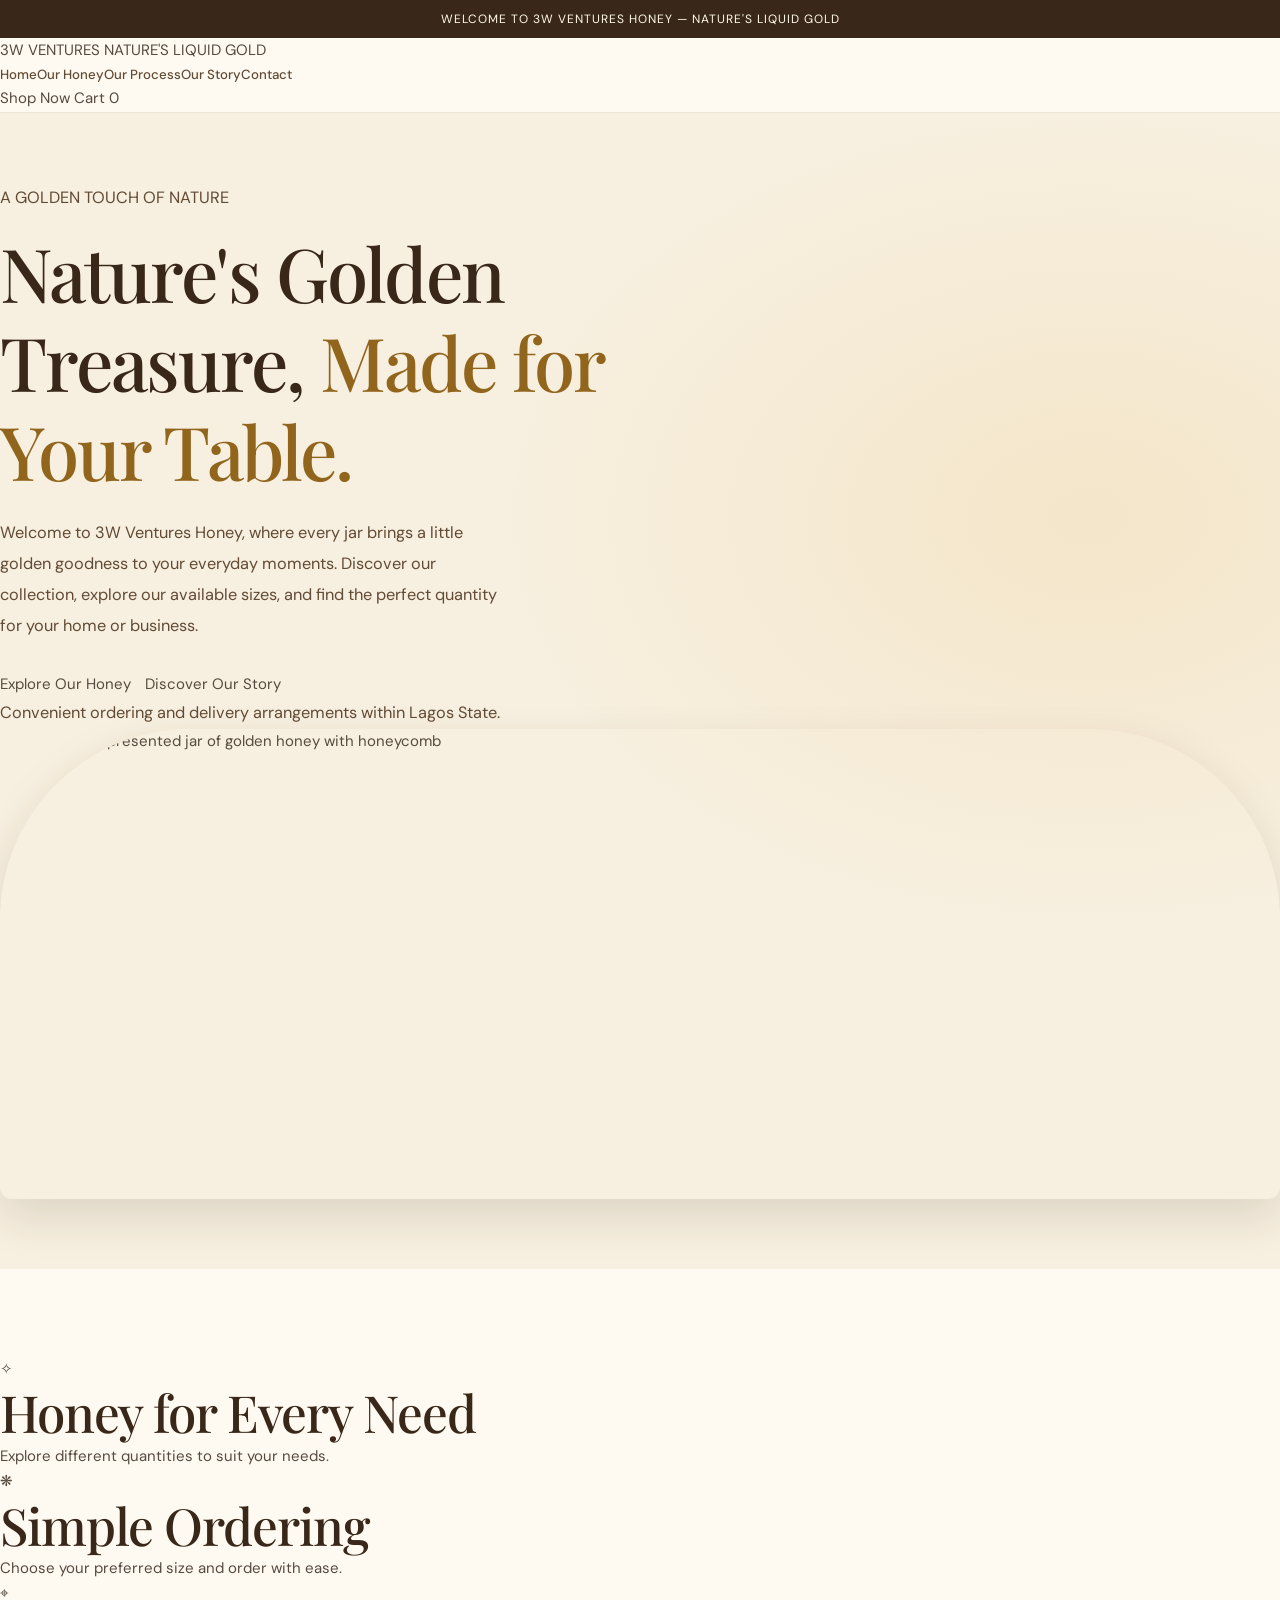
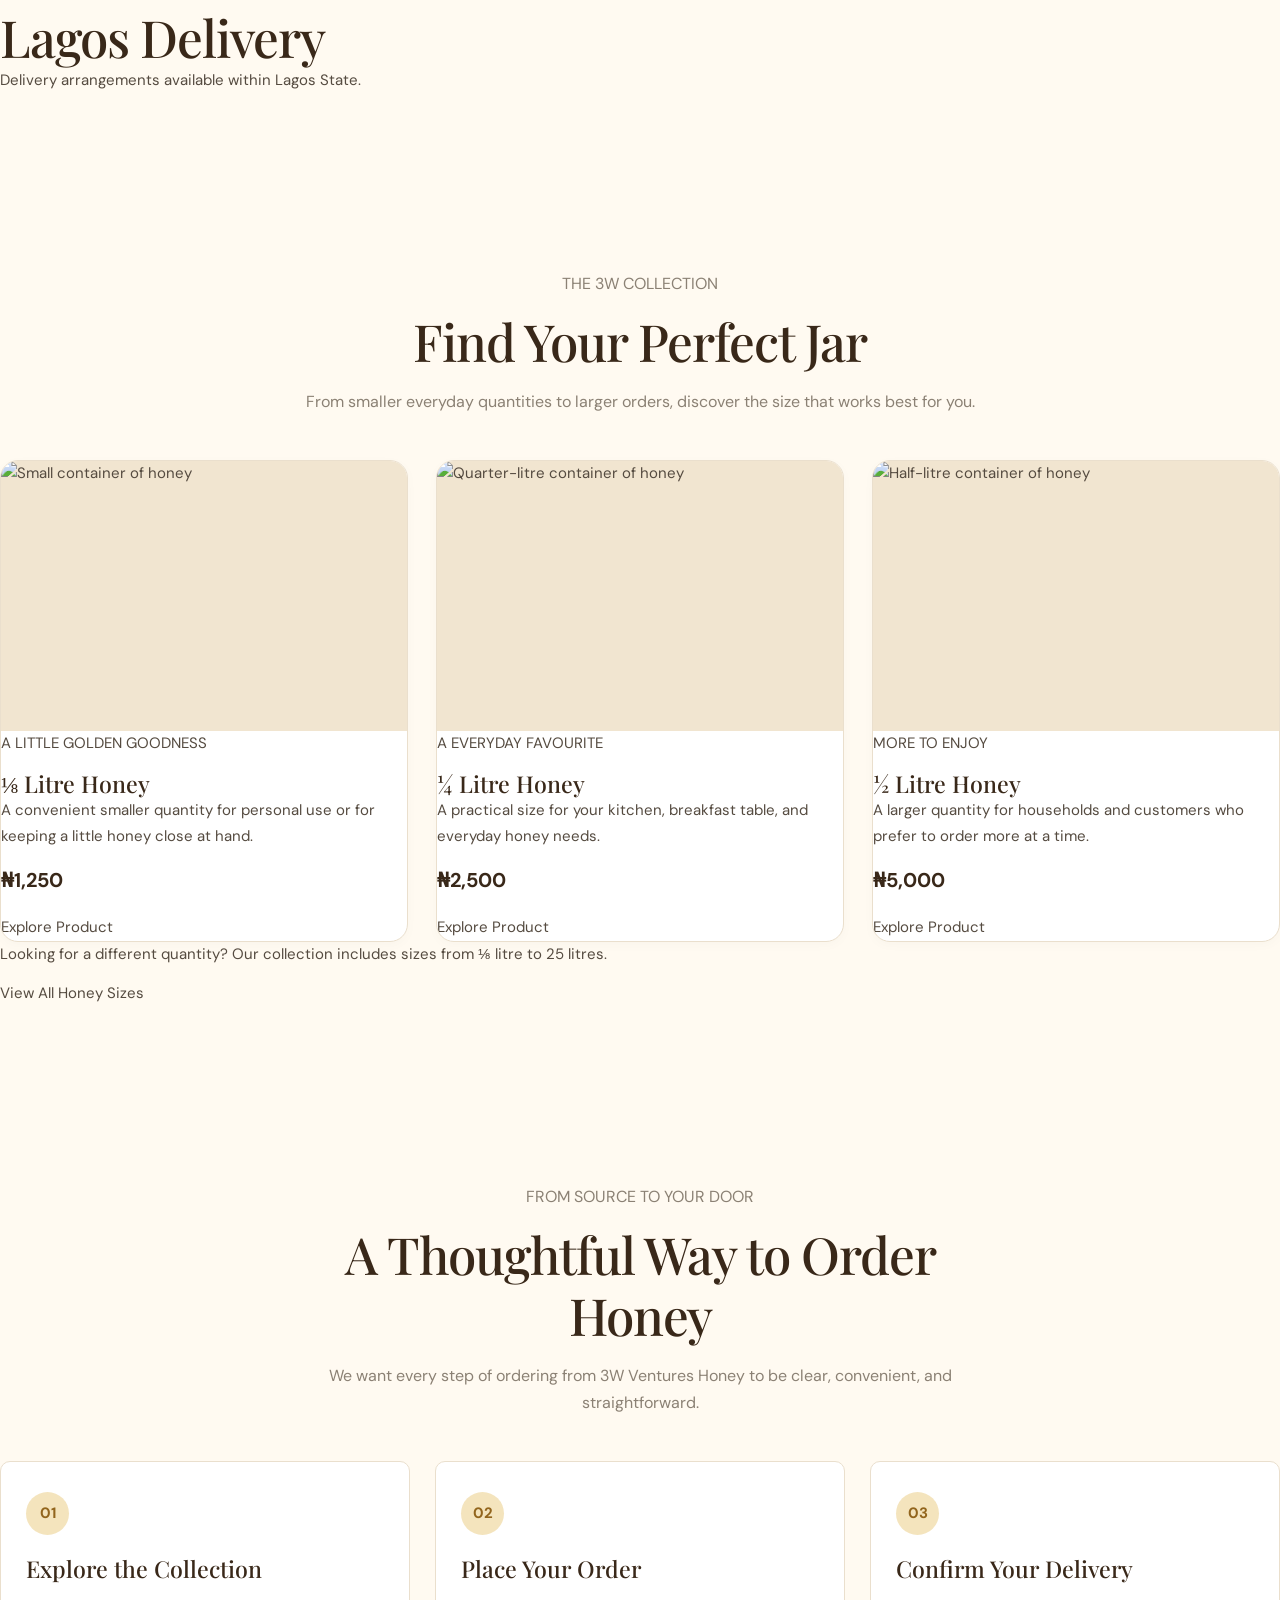
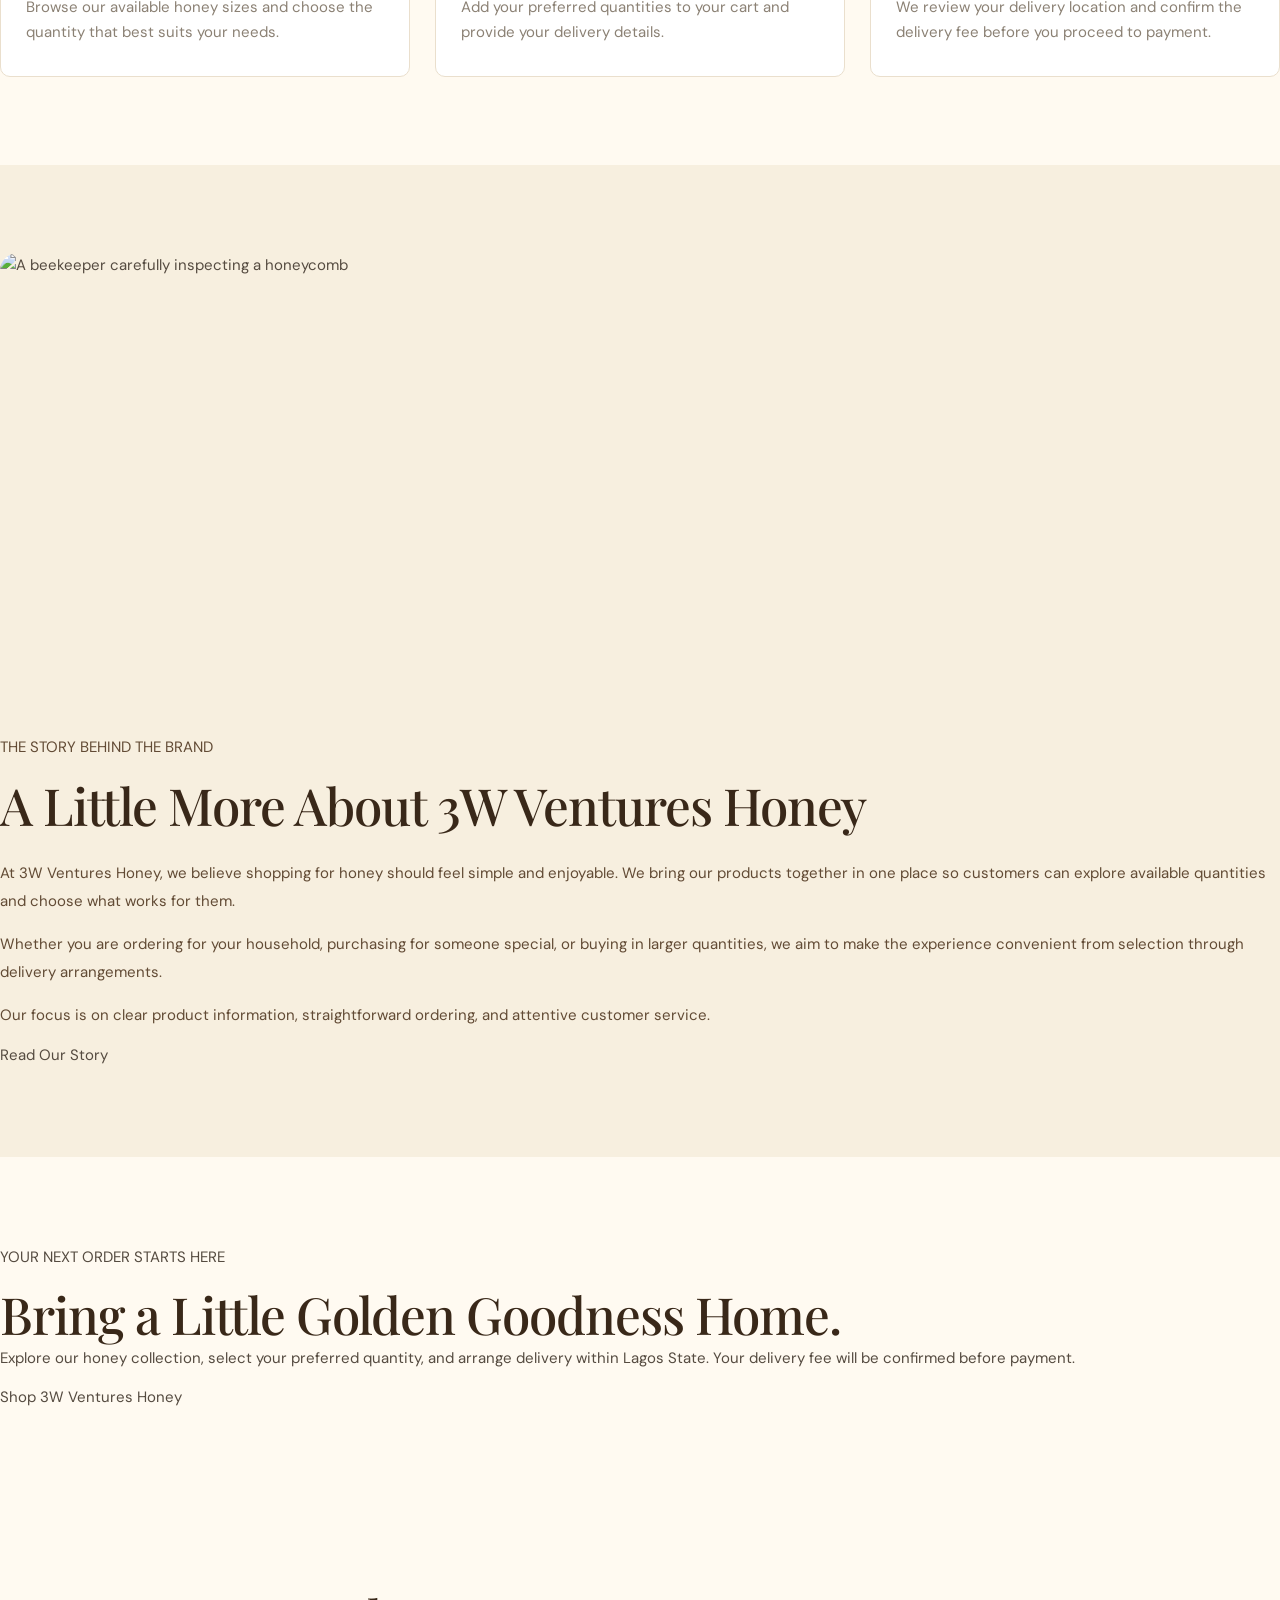
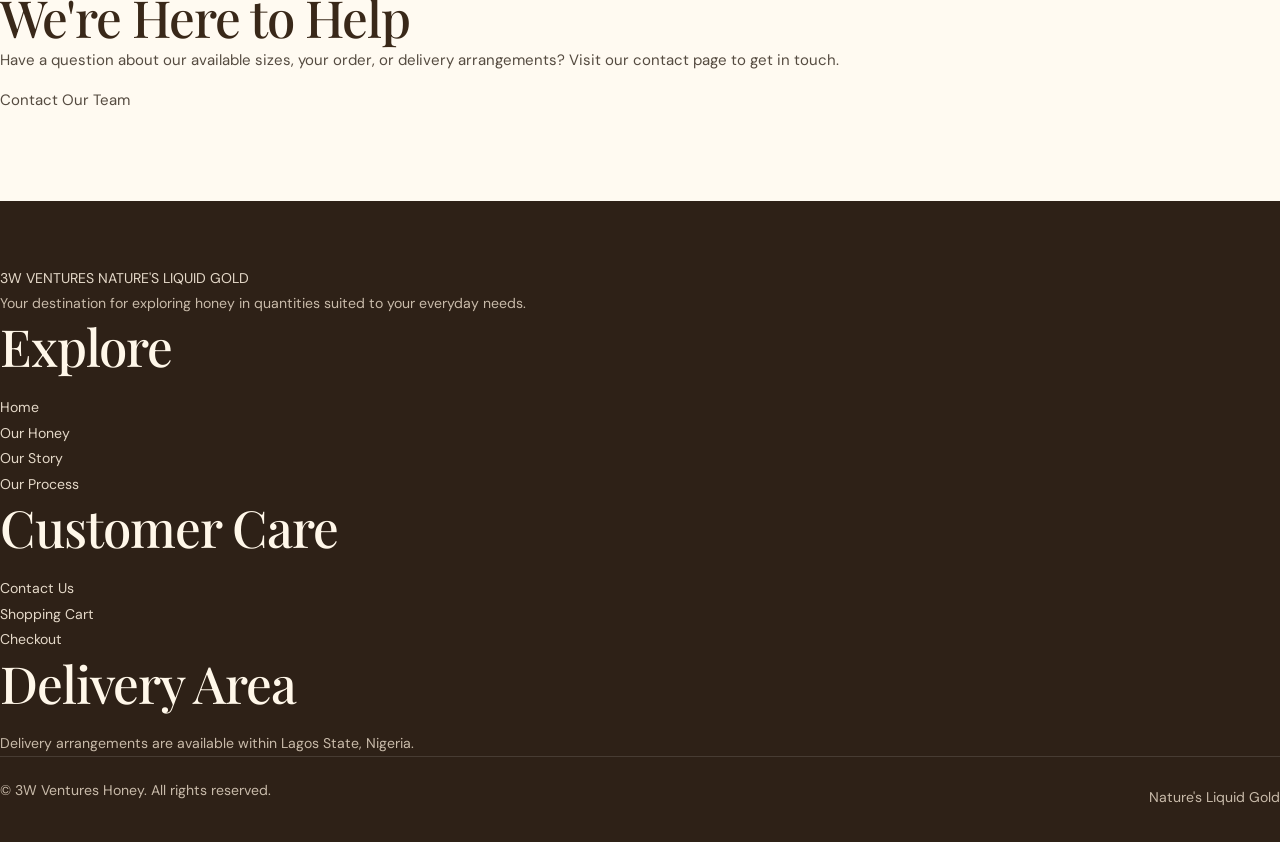
==== index.html @ d8257d41 "3w's venture" ====
<!DOCTYPE html>
<html lang="en">

<head>
    <meta charset="UTF-8">
    <meta name="viewport" content="width=device-width, initial-scale=1.0">

    <title>3W Ventures Honey | Nature's Liquid Gold</title>

    <meta name="description"
        content="Discover 3W Ventures Honey. Explore our honey collection, choose your preferred quantity, and arrange delivery within Lagos State.">

    <meta name="theme-color" content="#f8f4eb">
    <link rel="stylesheet" href="css/style.css">
</head>

<body>

    <!-- ANNOUNCEMENT BAR -->
    <div class="announcement-bar">
        <p>WELCOME TO 3W VENTURES HONEY — NATURE'S LIQUID GOLD</p>
    </div>


    <!-- WEBSITE HEADER -->
    <header class="site-header">

        <div class="header-container">

            <!-- BRAND LOGO -->
            <a href="index.html" class="brand-logo" aria-label="3W Ventures Honey home">
                <span class="brand-name">3W VENTURES</span>
                <span class="brand-tagline">NATURE'S LIQUID GOLD</span>
            </a>


            <!-- MAIN NAVIGATION -->
            <nav class="main-navigation" aria-label="Main navigation">

                <a href="index.html" aria-current="page">Home</a>

                <a href="shop.html">Our Honey</a>

                <a href="#our-process">Our Process</a>

                <a href="about.html">Our Story</a>

                <a href="contact.html">Contact</a>

            </nav>


            <!-- HEADER ACTIONS -->
            <div class="header-actions">

                <a href="shop.html" class="shop-button">
                    Shop Now
                </a>

                <a href="cart.html" class="cart-link" aria-label="View shopping cart">
                    Cart <span class="cart-count">0</span>
                </a>

            </div>

        </div>

    </header>


    <main>

        <!-- HERO SECTION -->
        <section class="hero-section">

            <div class="hero-content">

                <p class="section-eyebrow">
                    A GOLDEN TOUCH OF NATURE
                </p>

                <h1>
                    Nature's Golden Treasure,
                    <span>Made for Your Table.</span>
                </h1>

                <p class="hero-description">
                    Welcome to 3W Ventures Honey, where every jar brings
                    a little golden goodness to your everyday moments.
                    Discover our collection, explore our available sizes,
                    and find the perfect quantity for your home or business.
                </p>

                <div class="hero-buttons">

                    <a href="shop.html" class="primary-button">
                        Explore Our Honey
                    </a>

                    <a href="about.html" class="secondary-button">
                        Discover Our Story
                    </a>

                </div>

                <p class="hero-note">
                    Convenient ordering and delivery arrangements within Lagos State.
                </p>

            </div>


            <!-- HERO IMAGE -->
            <div class="hero-image">

                <!-- IMAGE PLACEHOLDER:
                     Save your selected honey photograph as:
                     images/honey-hero.jpg
                -->

                <img
                    src="images/honey-hero.jpg"
                    alt="A beautifully presented jar of golden honey with honeycomb">

            </div>

        </section>


        <!-- BRAND HIGHLIGHTS -->
        <section class="brand-highlights" aria-label="Our highlights">

            <div class="highlight-item">
                <span class="highlight-symbol" aria-hidden="true">✧</span>
                <h2>Honey for Every Need</h2>
                <p>Explore different quantities to suit your needs.</p>
            </div>

            <div class="highlight-item">
                <span class="highlight-symbol" aria-hidden="true">❋</span>
                <h2>Simple Ordering</h2>
                <p>Choose your preferred size and order with ease.</p>
            </div>

            <div class="highlight-item">
                <span class="highlight-symbol" aria-hidden="true">⌖</span>
                <h2>Lagos Delivery</h2>
                <p>Delivery arrangements available within Lagos State.</p>
            </div>

        </section>


        <!-- FEATURED HONEY COLLECTION -->
        <section class="honey-collection" id="our-honey">

            <div class="section-heading">

                <p class="section-eyebrow">
                    THE 3W COLLECTION
                </p>

                <h2>Find Your Perfect Jar</h2>

                <p>
                    From smaller everyday quantities to larger orders,
                    discover the size that works best for you.
                </p>

            </div>


            <div class="product-grid">

                <!-- PRODUCT 1: 1/8 LITRE -->
                <article class="product-card">

                    <a href="shop.html" class="product-image-link">

                        <!-- IMAGE PLACEHOLDER:
                             images/honey-125ml.jpg
                        -->

                        <img
                            src="images/honey-125ml.jpg"
                            alt="Small container of honey"
                            class="product-image">

                    </a>

                    <div class="product-information">

                        <p class="product-category">A LITTLE GOLDEN GOODNESS</p>

                        <h3>⅛ Litre Honey</h3>

                        <p class="product-description">
                            A convenient smaller quantity for personal use
                            or for keeping a little honey close at hand.
                        </p>

                        <p class="product-price">₦1,250</p>

                        <a
                            href="shop.html"
                            class="product-button">
                            Explore Product
                        </a>

                    </div>

                </article>


                <!-- PRODUCT 2: 1/4 LITRE -->
                <article class="product-card">

                    <a href="shop.html" class="product-image-link">

                        <!-- IMAGE PLACEHOLDER:
                             images/honey-250ml.jpg
                        -->

                        <img
                            src="images/honey-250ml.jpg"
                            alt="Quarter-litre container of honey"
                            class="product-image">

                    </a>

                    <div class="product-information">

                        <p class="product-category">A EVERYDAY FAVOURITE</p>

                        <h3>¼ Litre Honey</h3>

                        <p class="product-description">
                            A practical size for your kitchen, breakfast table,
                            and everyday honey needs.
                        </p>

                        <p class="product-price">₦2,500</p>

                        <a
                            href="shop.html"
                            class="product-button">
                            Explore Product
                        </a>

                    </div>

                </article>


                <!-- PRODUCT 3: 1/2 LITRE -->
                <article class="product-card">

                    <a href="shop.html" class="product-image-link">

                        <!-- IMAGE PLACEHOLDER:
                             images/honey-500ml.jpg
                        -->

                        <img
                            src="images/honey-500ml.jpg"
                            alt="Half-litre container of honey"
                            class="product-image">

                    </a>

                    <div class="product-information">

                        <p class="product-category">MORE TO ENJOY</p>

                        <h3>½ Litre Honey</h3>

                        <p class="product-description">
                            A larger quantity for households and customers
                            who prefer to order more at a time.
                        </p>

                        <p class="product-price">₦5,000</p>

                        <a
                            href="shop.html"
                            class="product-button">
                            Explore Product
                        </a>

                    </div>

                </article>

            </div>


            <div class="collection-footer">

                <p>
                    Looking for a different quantity?
                    Our collection includes sizes from ⅛ litre to 25 litres.
                </p>

                <a href="shop.html" class="primary-button">
                    View All Honey Sizes
                </a>

            </div>

        </section>


        <!-- OUR PROCESS -->
        <section class="our-process" id="our-process">

            <div class="process-container">

                <div class="section-heading">

                    <p class="section-eyebrow">
                        FROM SOURCE TO YOUR DOOR
                    </p>

                    <h2>A Thoughtful Way to Order Honey</h2>

                    <p>
                        We want every step of ordering from 3W Ventures Honey
                        to be clear, convenient, and straightforward.
                    </p>

                </div>


                <div class="process-grid">

                    <article class="process-card">

                        <span class="process-number">01</span>

                        <h3>Explore the Collection</h3>

                        <p>
                            Browse our available honey sizes and choose
                            the quantity that best suits your needs.
                        </p>

                    </article>


                    <article class="process-card">

                        <span class="process-number">02</span>

                        <h3>Place Your Order</h3>

                        <p>
                            Add your preferred quantities to your cart
                            and provide your delivery details.
                        </p>

                    </article>


                    <article class="process-card">

                        <span class="process-number">03</span>

                        <h3>Confirm Your Delivery</h3>

                        <p>
                            We review your delivery location and confirm
                            the delivery fee before you proceed to payment.
                        </p>

                    </article>

                </div>

            </div>

        </section>


        <!-- OUR STORY -->
        <section class="our-story" id="our-story">

            <div class="story-image">

                <!-- IMAGE PLACEHOLDER:
                     Save your selected beekeeping photograph as:
                     images/beekeeping.jpg
                -->

                <img
                    src="images/beekeeping.jpg"
                    alt="A beekeeper carefully inspecting a honeycomb">

            </div>


            <div class="story-content">

                <p class="section-eyebrow">
                    THE STORY BEHIND THE BRAND
                </p>

                <h2>A Little More About 3W Ventures Honey</h2>

                <p>
                    At 3W Ventures Honey, we believe shopping for honey
                    should feel simple and enjoyable. We bring our products
                    together in one place so customers can explore available
                    quantities and choose what works for them.
                </p>

                <p>
                    Whether you are ordering for your household, purchasing
                    for someone special, or buying in larger quantities,
                    we aim to make the experience convenient from selection
                    through delivery arrangements.
                </p>

                <p>
                    Our focus is on clear product information, straightforward
                    ordering, and attentive customer service.
                </p>

                <a href="about.html" class="primary-button">
                    Read Our Story
                </a>

            </div>

        </section>


        <!-- DELIVERY CALL TO ACTION -->
        <section class="delivery-section">

            <div class="delivery-content">

                <p class="section-eyebrow">
                    YOUR NEXT ORDER STARTS HERE
                </p>

                <h2>Bring a Little Golden Goodness Home.</h2>

                <p>
                    Explore our honey collection, select your preferred
                    quantity, and arrange delivery within Lagos State.
                    Your delivery fee will be confirmed before payment.
                </p>

                <a href="shop.html" class="primary-button">
                    Shop 3W Ventures Honey
                </a>

            </div>

        </section>


        <!-- CUSTOMER SERVICE -->
        <section class="customer-service">

            <div class="customer-service-content">

                <h2>We're Here to Help</h2>

                <p>
                    Have a question about our available sizes, your order,
                    or delivery arrangements? Visit our contact page
                    to get in touch.
                </p>

                <a href="contact.html" class="secondary-button">
                    Contact Our Team
                </a>

            </div>

        </section>

    </main>


    <!-- WEBSITE FOOTER -->
    <footer class="site-footer">

        <div class="footer-container">

            <div class="footer-brand">

                <a href="index.html" class="brand-logo">
                    <span class="brand-name">3W VENTURES</span>
                    <span class="brand-tagline">NATURE'S LIQUID GOLD</span>
                </a>

                <p>
                    Your destination for exploring honey in quantities
                    suited to your everyday needs.
                </p>

            </div>


            <div class="footer-column">

                <h2>Explore</h2>

                <ul>
                    <li><a href="index.html">Home</a></li>
                    <li><a href="shop.html">Our Honey</a></li>
                    <li><a href="about.html">Our Story</a></li>
                    <li><a href="#our-process">Our Process</a></li>
                </ul>

            </div>


            <div class="footer-column">

                <h2>Customer Care</h2>

                <ul>
                    <li><a href="contact.html">Contact Us</a></li>
                    <li><a href="cart.html">Shopping Cart</a></li>
                    <li><a href="checkout.html">Checkout</a></li>
                </ul>

            </div>


            <div class="footer-column">

                <h2>Delivery Area</h2>

                <p>
                    Delivery arrangements are available within
                    Lagos State, Nigeria.
                </p>

            </div>

        </div>


        <div class="footer-bottom">

            <p>
                &copy; 3W Ventures Honey.
                All rights reserved.
            </p>

            <p>Nature's Liquid Gold</p>

        </div>

    </footer>

    <script src="java/java.js" defer></script>
</body>

</html>
---- css/style.css ----
/* =====================================================
   3W VENTURES HONEY
   Premium Honey Brand — Complete Website Redesign
   ===================================================== */

@import url('https://fonts.googleapis.com/css2?family=DM+Sans:wght@400;500;600;700&family=Playfair+Display:wght@400;500;600;700&display=swap');

/* -------------------- VARIABLES -------------------- */

:root {
    --cream: #fffaf1;
    --cream-dark: #f7efdf;
    --white: #ffffff;
    --gold: #c89532;
    --gold-light: #e5bc67;
    --gold-dark: #92651d;
    --brown: #392819;
    --brown-light: #624b35;
    --text: #554b40;
    --muted: #8b8174;
    --border: #eadfcd;
    --green: #526847;

    --font-heading: 'Playfair Display', Georgia, serif;
    --font-body: 'DM Sans', Arial, sans-serif;

    --container: 1180px;
    --radius: 18px;
    --radius-small: 10px;

    --shadow-soft: 0 8px 30px rgba(57, 40, 25, 0.06);
    --shadow-hover: 0 18px 45px rgba(57, 40, 25, 0.13);

    --transition: 0.3s ease;
}

/* -------------------- RESET -------------------- */

* {
    box-sizing: border-box;
    margin: 0;
    padding: 0;
}

html {
    scroll-behavior: smooth;
    scroll-padding-top: 110px;
}

body {
    font-family: var(--font-body);
    background: var(--cream);
    color: var(--text);
    line-height: 1.7;
    font-size: 15px;
    overflow-x: hidden;
    -webkit-font-smoothing: antialiased;
}

body,
button,
input,
select,
textarea {
    font-family: var(--font-body);
}

img {
    display: block;
    max-width: 100%;
}

a {
    color: inherit;
    text-decoration: none;
    transition: color var(--transition);
}

button {
    cursor: pointer;
    font: inherit;
}

button,
input,
select,
textarea {
    max-width: 100%;
}

button:focus-visible,
a:focus-visible,
input:focus-visible,
select:focus-visible,
textarea:focus-visible {
    outline: 3px solid var(--gold-light);
    outline-offset: 4px;
}

ul {
    list-style: none;
}

h1,
h2,
h3,
h4 {
    font-family: var(--font-heading);
    color: var(--brown);
    font-weight: 500;
    line-height: 1.2;
}

h1 {
    font-size: clamp(2.8rem, 5.8vw, 5.2rem);
    letter-spacing: -2px;
}

h2 {
    font-size: clamp(2rem, 4vw, 3.2rem);
    letter-spacing: -1px;
}

h3 {
    font-size: 1.45rem;
}

p {
    margin-bottom: 14px;
}

p:last-child {
    margin-bottom: 0;
}

::selection {
    background: var(--gold-light);
    color: var(--brown);
}

/* -------------------- LAYOUT -------------------- */

.container,
.wrapper,
.page-container {
    width: min(var(--container), calc(100% - 48px));
    margin-inline: auto;
}

section {
    padding: 88px 0;
}

.section-heading {
    max-width: 680px;
    margin: 0 auto 45px;
    text-align: center;
}

.section-heading h2 {
    margin-bottom: 15px;
}

.section-heading p {
    color: var(--muted);
    font-size: 1rem;
}

.eyebrow,
.section-label,
.subtitle {
    display: inline-block;
    color: var(--gold-dark);
    font-size: 0.75rem;
    font-weight: 700;
    letter-spacing: 2.5px;
    text-transform: uppercase;
    margin-bottom: 17px;
}

/* -------------------- ANNOUNCEMENT BAR -------------------- */

.announcement-bar,
.top-bar,
.announcement {
    padding: 9px 16px;
    text-align: center;
    background: var(--brown);
    color: #fff8e9;
    font-size: 0.75rem;
    letter-spacing: 1px;
}

.announcement-bar a,
.announcement a {
    color: var(--gold-light);
}

/* -------------------- HEADER -------------------- */

header,
.site-header,
.main-header {
    position: relative;
    z-index: 1000;
    background: rgba(255, 250, 241, 0.97);
    border-bottom: 1px solid rgba(234, 223, 205, 0.8);
}

header .container,
.site-header .container,
.main-header .container {
    min-height: 88px;
    display: flex;
    align-items: center;
    justify-content: space-between;
    gap: 28px;
}

.logo,
.site-logo,
.brand {
    display: inline-flex;
    flex-direction: column;
    flex-shrink: 0;
    color: var(--brown);
}

.logo,
.site-logo,
.brand,
header h1,
.site-header h1 {
    font-family: var(--font-heading);
}

.logo,
.site-logo,
.brand {
    font-size: 1.55rem;
    font-weight: 600;
    line-height: 1.2;
}

.logo span,
.site-logo span,
.brand span {
    color: var(--gold-dark);
}

.logo small,
.site-logo small,
.brand small {
    display: block;
    margin-top: 5px;
    font-family: var(--font-body);
    font-size: 0.62rem;
    font-weight: 500;
    letter-spacing: 2px;
    text-transform: uppercase;
    color: var(--muted);
}

/* -------------------- NAVIGATION -------------------- */

nav,
.navbar,
.main-nav {
    display: flex;
    align-items: center;
}

nav ul,
.navbar ul,
.main-nav ul {
    display: flex;
    align-items: center;
    gap: 29px;
}

nav a,
.navbar a,
.main-nav a {
    position: relative;
    color: var(--brown-light);
    font-size: 0.83rem;
    font-weight: 500;
}

nav a::after,
.navbar a::after,
.main-nav a::after {
    content: "";
    position: absolute;
    left: 0;
    bottom: -7px;
    width: 0;
    height: 2px;
    background: var(--gold);
    transition: width var(--transition);
}

nav a:hover,
.navbar a:hover,
.main-nav a:hover {
    color: var(--gold-dark);
}

nav a:hover::after,
.navbar a:hover::after,
.main-nav a:hover::after {
    width: 100%;
}

/* Keep cart and action links visible */

nav .button::after,
.navbar .button::after,
.main-nav .button::after {
    display: none;
}

/* -------------------- BUTTONS -------------------- */

.button,
.btn,
button[type="submit"],
button[type="button"].primary-button {
    display: inline-flex;
    justify-content: center;
    align-items: center;
    gap: 10px;
    min-height: 49px;
    padding: 13px 25px;
    border: 1px solid var(--brown);
    border-radius: 4px;
    background: var(--brown);
    color: white;
    font-size: 0.82rem;
    font-weight: 600;
    text-align: center;
    transition:
        background var(--transition),
        color var(--transition),
        border-color var(--transition),
        transform var(--transition),
        box-shadow var(--transition);
}

.button:hover,
.btn:hover,
button[type="submit"]:hover,
button[type="button"].primary-button:hover {
    background: var(--gold-dark);
    border-color: var(--gold-dark);
    color: white;
    transform: translateY(-2px);
    box-shadow: 0 7px 20px rgba(57, 40, 25, 0.12);
}

.button-secondary,
.btn-secondary,
.button-outline {
    background: transparent;
    color: var(--brown);
    border: 1px solid var(--border);
}

.button-secondary:hover,
.btn-secondary:hover,
.button-outline:hover {
    background: var(--brown);
    color: white;
    border-color: var(--brown);
}

.button-gold {
    background: var(--gold);
    border-color: var(--gold);
    color: var(--brown);
}

.button-gold:hover {
    background: var(--gold-dark);
    border-color: var(--gold-dark);
    color: white;
}

button:disabled {
    opacity: 0.5;
    cursor: not-allowed;
    transform: none !important;
    box-shadow: none !important;
}

/* -------------------- HERO SECTION -------------------- */

.hero,
.hero-section {
    position: relative;
    min-height: 590px;
    padding: 70px 0;
    background:
        radial-gradient(
            ellipse at 85% 35%,
            rgba(229, 188, 103, 0.18),
            transparent 38%
        ),
        var(--cream-dark);
    overflow: hidden;
}

.hero .container,
.hero-section .container {
    display: grid;
    grid-template-columns: 1.02fr 0.98fr;
    align-items: center;
    gap: 60px;
}

.hero-content {
    position: relative;
    z-index: 2;
}

.hero h1,
.hero-section h1 {
    max-width: 650px;
    margin-bottom: 23px;
}

.hero h1 span,
.hero-section h1 span {
    color: var(--gold-dark);
}

.hero p,
.hero-section p {
    max-width: 510px;
    color: var(--brown-light);
    font-size: 1.02rem;
    line-height: 1.9;
}

.hero-buttons,
.hero-actions {
    display: flex;
    flex-wrap: wrap;
    gap: 14px;
    margin-top: 30px;
}

.hero-image,
.hero-visual {
    position: relative;
    min-height: 430px;
}

.hero-image img,
.hero-visual img {
    width: 100%;
    height: 470px;
    object-fit: cover;
    border-radius: 190px 190px 12px 12px;
    box-shadow: var(--shadow-hover);
}

.hero-image::after,
.hero-visual::after {
    content: "";
    position: absolute;
    inset: 18px -18px -18px 18px;
    border: 1px solid var(--gold-light);
    border-radius: 190px 190px 12px 12px;
    z-index: -1;
}

.hero-image:has(img[src=""]),
.hero-image:has(img:not([src])) {
    display: none;
}

/* -------------------- FEATURE STRIP -------------------- */

.highlights,
.features,
.benefits {
    display: grid;
    grid-template-columns: repeat(3, 1fr);
    gap: 22px;
}

.highlight-card,
.feature-card,
.benefit-card {
    padding: 25px;
    background: var(--white);
    border: 1px solid var(--border);
    border-radius: var(--radius-small);
    transition: transform var(--transition), box-shadow var(--transition);
}

.highlight-card:hover,
.feature-card:hover,
.benefit-card:hover {
    transform: translateY(-5px);
    box-shadow: var(--shadow-soft);
}

.highlight-card h3,
.feature-card h3,
.benefit-card h3 {
    margin-bottom: 10px;
}

.highlight-card p,
.feature-card p,
.benefit-card p {
    color: var(--muted);
    font-size: 0.9rem;
}

/* -------------------- PRODUCT GRID -------------------- */

.product-grid,
.products-grid,
.shop-grid,
.featured-products {
    display: grid;
    grid-template-columns: repeat(3, minmax(0, 1fr));
    gap: 28px;
}

.product-card,
.product-item,
.shop-product {
    min-width: 0;
    overflow: hidden;
    background: var(--white);
    border: 1px solid var(--border);
    border-radius: var(--radius);
    box-shadow: 0 3px 12px rgba(57, 40, 25, 0.025);
    transition:
        transform var(--transition),
        box-shadow var(--transition),
        border-color var(--transition);
}

.product-card:hover,
.product-item:hover,
.shop-product:hover {
    transform: translateY(-7px);
    box-shadow: var(--shadow-hover);
    border-color: #d9bd8b;
}

.product-image,
.product-card-image,
.product-item img {
    position: relative;
    width: 100%;
    height: 270px;
    overflow: hidden;
    background: #f1e5d0;
}

.product-image img,
.product-card-image img,
.product-card > img,
.product-item img,
.shop-product img {
    width: 100%;
    height: 270px;
    object-fit: cover;
    transition: transform 0.65s ease;
}

.product-card:hover .product-image img,
.product-card:hover > img,
.product-item:hover img,
.shop-product:hover img {
    transform: scale(1.06);
}

.product-content,
.product-info,
.product-details {
    padding: 23px;
}

.product-content h3,
.product-info h3,
.product-details h3 {
    font-size: 1.35rem;
    margin-bottom: 8px;
}

.product-content p,
.product-info p,
.product-details p {
    color: var(--muted);
    font-size: 0.88rem;
}

.product-price,
.price {
    display: block;
    margin: 14px 0 18px;
    color: var(--brown);
    font-size: 1.25rem;
    font-weight: 700;
}

.product-price small,
.price small {
    color: var(--muted);
    font-size: 0.75rem;
    font-weight: 400;
}

.product-card .button,
.product-card .btn,
.product-card button,
.product-item button,
.shop-product button {
    width: 100%;
}

.product-badge,
.badge {
    display: inline-block;
    padding: 6px 11px;
    border-radius: 3px;
    background: #f6e8c8;
    color: var(--gold-dark);
    font-size: 0.68rem;
    font-weight: 700;
    letter-spacing: 0.8px;
    text-transform: uppercase;
}

/* -------------------- SHOP FILTERS -------------------- */

.shop-toolbar,
.shop-filters,
.product-filters {
    display: flex;
    align-items: center;
    justify-content: space-between;
    flex-wrap: wrap;
    gap: 18px;
    margin-bottom: 32px;
}

.shop-toolbar select,
.shop-filters select,
.product-filters select {
    min-height: 46px;
    padding: 10px 38px 10px 14px;
    border: 1px solid var(--border);
    border-radius: 5px;
    background: white;
    color: var(--brown);
}

/* -------------------- STORY / ABOUT -------------------- */

.story,
.about-section,
.our-story {
    background: var(--cream-dark);
}

.story .container,
.about-section .container,
.our-story .container {
    display: grid;
    grid-template-columns: 1fr 1fr;
    align-items: center;
    gap: 65px;
}

.story-image img,
.about-image img,
.our-story img {
    width: 100%;
    height: 480px;
    object-fit: cover;
    border-radius: var(--radius);
}

.story-content h2,
.about-content h2,
.our-story h2 {
    margin-bottom: 22px;
}

.story-content p,
.about-content p,
.our-story p {
    color: var(--brown-light);
    line-height: 1.9;
}

/* -------------------- PROCESS SECTION -------------------- */

.process-grid,
.steps-grid,
.process-steps {
    display: grid;
    grid-template-columns: repeat(3, minmax(0, 1fr));
    gap: 25px;
}

.process-card,
.step-card,
.process-step {
    padding: 30px 25px;
    background: white;
    border: 1px solid var(--border);
    border-radius: var(--radius-small);
}

.process-number,
.step-number {
    display: inline-flex;
    width: 43px;
    height: 43px;
    justify-content: center;
    align-items: center;
    margin-bottom: 20px;
    border-radius: 50%;
    background: #f4e4bd;
    color: var(--gold-dark);
    font-weight: 700;
}

.process-card h3,
.step-card h3,
.process-step h3 {
    margin-bottom: 12px;
}

.process-card p,
.step-card p,
.process-step p {
    color: var(--muted);
}

/* -------------------- CALL TO ACTION -------------------- */

.cta,
.cta-section,
.delivery-cta {
    position: relative;
    padding: 65px 35px;
    background: var(--brown);
    color: #fff8ec;
    border-radius: var(--radius);
    text-align: center;
    overflow: hidden;
}

.cta h2,
.cta-section h2,
.delivery-cta h2 {
    color: #fff8ec;
    margin-bottom: 18px;
}

.cta p,
.cta-section p,
.delivery-cta p {
    max-width: 650px;
    margin: 0 auto 25px;
    color: #e6d8c5;
}

.cta .button,
.cta-section .button,
.delivery-cta .button {
    background: var(--gold-light);
    border-color: var(--gold-light);
    color: var(--brown);
}

.cta .button:hover,
.cta-section .button:hover,
.delivery-cta .button:hover {
    background: white;
    border-color: white;
}

/* -------------------- PAGE INTRO -------------------- */

.page-hero,
.page-banner,
.inner-page-header {
    padding: 75px 0;
    background:
        radial-gradient(circle at 80% 20%, rgba(229,188,103,.2), transparent 30%),
        var(--cream-dark);
    text-align: center;
}

.page-hero h1,
.page-banner h1,
.inner-page-header h1 {
    font-size: clamp(2.5rem, 5vw, 4rem);
    margin-bottom: 15px;
}

.page-hero p,
.page-banner p,
.inner-page-header p {
    max-width: 660px;
    margin-inline: auto;
    color: var(--muted);
}

/* -------------------- FORMS -------------------- */

form {
    width: 100%;
}

.form-group,
.form-field,
.input-group {
    margin-bottom: 21px;
}

label {
    display: block;
    margin-bottom: 8px;
    color: var(--brown);
    font-size: 0.84rem;
    font-weight: 600;
}

input,
select,
textarea {
    width: 100%;
    min-height: 49px;
    padding: 13px 15px;
    border: 1px solid var(--border);
    border-radius: 6px;
    background: #fff;
    color: var(--brown);
    font-size: 0.92rem;
    transition: border-color var(--transition), box-shadow var(--transition);
}

textarea {
    min-height: 145px;
    resize: vertical;
}

input::placeholder,
textarea::placeholder {
    color: #aaa094;
}

input:focus,
select:focus,
textarea:focus {
    border-color: var(--gold);
    box-shadow: 0 0 0 3px rgba(200, 149, 50, 0.12);
    outline: none;
}

input[readonly] {
    background: #f7f0e4;
    color: var(--brown-light);
}

input[type="checkbox"],
input[type="radio"] {
    width: auto;
    min-height: auto;
    accent-color: var(--gold-dark);
}

.form-row {
    display: grid;
    grid-template-columns: repeat(2, minmax(0, 1fr));
    gap: 18px;
}

/* -------------------- CONTACT PAGE -------------------- */

.contact-grid,
.contact-layout {
    display: grid;
    grid-template-columns: 0.8fr 1.2fr;
    gap: 35px;
    align-items: start;
}

.contact-info,
.contact-form,
.contact-card {
    padding: 30px;
    background: white;
    border: 1px solid var(--border);
    border-radius: var(--radius);
    box-shadow: var(--shadow-soft);
}

.contact-info h2,
.contact-form h2 {
    margin-bottom: 23px;
}

.contact-info a {
    color: var(--gold-dark);
    overflow-wrap: anywhere;
}

.contact-info a:hover {
    color: var(--brown);
}

.contact-detail,
.contact-item {
    padding: 17px 0;
    border-bottom: 1px solid var(--border);
}

.contact-detail:last-child,
.contact-item:last-child {
    border-bottom: 0;
}

/* -------------------- FAQ -------------------- */

.faq-list,
.faq-container {
    max-width: 850px;
    margin-inline: auto;
}

details,
.faq-item {
    margin-bottom: 13px;
    padding: 20px 23px;
    border: 1px solid var(--border);
    border-radius: var(--radius-small);
    background: white;
}

summary,
.faq-question {
    color: var(--brown);
    font-weight: 600;
    cursor: pointer;
}

details p,
.faq-answer {
    padding-top: 14px;
    color: var(--muted);
}

/* -------------------- CART -------------------- */

.cart-layout,
.cart-container {
    display: grid;
    grid-template-columns: minmax(0, 1fr) 350px;
    align-items: start;
    gap: 30px;
}

.cart-items,
.cart-list,
.cart-summary,
.order-summary {
    padding: 25px;
    background: white;
    border: 1px solid var(--border);
    border-radius: var(--radius);
}

.cart-item {
    display: grid;
    grid-template-columns: minmax(0, 1fr) auto auto auto;
    align-items: center;
    gap: 18px;
    padding: 22px 0;
    border-bottom: 1px solid var(--border);
}

.cart-item:last-child {
    border-bottom: 0;
}

.cart-item h3 {
    font-size: 1.15rem;
}

.cart-item p {
    margin-top: 5px;
    color: var(--muted);
    font-size: 0.84rem;
}

.cart-item-quantity {
    display: flex;
    align-items: center;
    gap: 12px;
}

.cart-item-quantity button {
    display: grid;
    width: 33px;
    height: 33px;
    place-items: center;
    border: 1px solid var(--border);
    border-radius: 5px;
    background: var(--cream);
    color: var(--brown);
}

.cart-item-quantity button:hover {
    background: var(--gold-light);
}

.cart-item > button[data-remove-item] {
    padding: 5px 8px;
    border: 0;
    background: transparent;
    color: #a34839;
    font-size: 0.8rem;
}

.cart-summary h2,
.order-summary h2 {
    font-size: 1.7rem;
    margin-bottom: 20px;
}

.summary-row {
    display: flex;
    justify-content: space-between;
    gap: 15px;
    padding: 14px 0;
    border-bottom: 1px solid var(--border);
}

.summary-total {
    color: var(--brown);
    font-size: 1.1rem;
    font-weight: 700;
}

.cart-summary .button,
.cart-summary .btn,
.order-summary .button,
.order-summary .btn {
    width: 100%;
    margin-top: 20px;
}

.empty-cart-message {
    padding: 35px 15px;
    text-align: center;
}

.empty-cart-message h3 {
    margin-bottom: 12px;
}

.empty-cart-message a {
    display: inline-block;
    margin-top: 18px;
    color: var(--gold-dark);
    font-weight: 700;
}

/* -------------------- CHECKOUT -------------------- */

.checkout-layout,
.checkout-container {
    display: grid;
    grid-template-columns: minmax(0, 1fr) 380px;
    gap: 32px;
    align-items: start;
}

.checkout-form,
.checkout-details,
.checkout-summary {
    padding: 30px;
    background: white;
    border: 1px solid var(--border);
    border-radius: var(--radius);
}

.checkout-form h2,
.checkout-details h2,
.checkout-summary h2 {
    margin-bottom: 23px;
}

.map-container,
.map-placeholder,
#map {
    width: 100%;
    min-height: 260px;
    margin: 16px 0 22px;
    border: 1px solid var(--border);
    border-radius: var(--radius-small);
    background: #f1eadc;
    overflow: hidden;
}

.map-container iframe,
#map iframe {
    width: 100%;
    min-height: 260px;
    border: 0;
}

.delivery-note,
.notice,
.info-box {
    margin: 18px 0;
    padding: 16px;
    border-left: 3px solid var(--gold);
    background: #fbf2df;
    color: var(--brown-light);
    font-size: 0.87rem;
}

.payment-option {
    display: flex;
    align-items: center;
    gap: 12px;
    padding: 16px;
    margin-bottom: 12px;
    border: 1px solid var(--border);
    border-radius: var(--radius-small);
    background: white;
}

.payment-option label {
    margin: 0;
}

.checkout-summary {
    position: sticky;
    top: 25px;
}

/* -------------------- SUCCESS PAGE -------------------- */

.success-container,
.success-card,
.order-success {
    max-width: 760px;
    margin: 65px auto;
    padding: 45px;
    background: white;
    border: 1px solid var(--border);
    border-radius: var(--radius);
    box-shadow: var(--shadow-soft);
    text-align: center;
}

.success-icon {
    display: grid;
    width: 76px;
    height: 76px;
    place-items: center;
    margin: 0 auto 25px;
    border-radius: 50%;
    background: #e8f0e3;
    color: var(--green);
    font-size: 2rem;
}

.success-container h1,
.success-card h1,
.order-success h1 {
    font-size: clamp(2rem, 5vw, 3rem);
    margin-bottom: 18px;
}

/* -------------------- FOOTER -------------------- */

footer,
.site-footer,
.main-footer {
    padding: 65px 0 25px;
    background: #2e2117;
    color: #e5d9c9;
}

footer h2,
footer h3,
.site-footer h2,
.site-footer h3,
.main-footer h2,
.main-footer h3 {
    color: #fff7e9;
    margin-bottom: 18px;
}

footer p,
.site-footer p,
.main-footer p {
    color: #c9bbaa;
    font-size: 0.88rem;
}

footer a,
.site-footer a,
.main-footer a {
    color: #e5d9c9;
    font-size: 0.88rem;
}

footer a:hover,
.site-footer a:hover,
.main-footer a:hover {
    color: var(--gold-light);
}

.footer-grid {
    display: grid;
    grid-template-columns: 1.4fr 1fr 1fr 1fr;
    gap: 40px;
    padding-bottom: 45px;
}

.footer-links li {
    margin-bottom: 11px;
}

.footer-bottom {
    display: flex;
    justify-content: space-between;
    align-items: center;
    flex-wrap: wrap;
    gap: 15px;
    padding-top: 22px;
    border-top: 1px solid rgba(255, 255, 255, 0.12);
    color: #b9aa97;
    font-size: 0.78rem;
}

/* -------------------- WHATSAPP / FLOATING BUTTONS -------------------- */

.whatsapp-button,
.whatsapp-float {
    position: fixed;
    right: 22px;
    bottom: 22px;
    z-index: 900;
    display: grid;
    width: 56px;
    height: 56px;
    place-items: center;
    border-radius: 50%;
    background: #277c48;
    color: white;
    font-size: 1.35rem;
    box-shadow: 0 8px 22px rgba(0, 0, 0, 0.15);
    transition: transform var(--transition);
}

.whatsapp-button:hover,
.whatsapp-float:hover {
    color: white;
    transform: translateY(-4px);
}

/* -------------------- TOAST NOTIFICATIONS -------------------- */

#honey-toast {
    font-family: var(--font-body);
    font-size: 0.9rem;
    box-shadow: var(--shadow-hover);
}

/* -------------------- MOBILE CART BAR -------------------- */

.mobile-cart-bar {
    display: none;
}

/* -------------------- RESPONSIVE: TABLETS -------------------- */

@media (max-width: 1000px) {
    section {
        padding: 70px 0;
    }

    nav ul,
    .navbar ul,
    .main-nav ul {
        gap: 16px;
    }

    .hero .container,
    .hero-section .container {
        gap: 35px;
    }

    .product-grid,
    .products-grid,
    .shop-grid,
    .featured-products {
        grid-template-columns: repeat(2, minmax(0, 1fr));
    }

    .footer-grid {
        grid-template-columns: repeat(2, minmax(0, 1fr));
    }

    .cart-layout,
    .cart-container,
    .checkout-layout,
    .checkout-container {
        grid-template-columns: minmax(0, 1fr) 320px;
    }

    .cart-item {
        grid-template-columns: minmax(0, 1fr) auto;
    }

    .cart-item > strong {
        justify-self: end;
    }
}

/* -------------------- RESPONSIVE: MOBILE -------------------- */

@media (max-width: 700px) {
    body {
        font-size: 14px;
    }

    .container,
    .wrapper,
    .page-container {
        width: min(100% - 32px, var(--container));
    }

    section {
        padding: 55px 0;
    }

    h1 {
        font-size: clamp(2.45rem, 12vw, 3.8rem);
        letter-spacing: -1.2px;
    }

    h2 {
        font-size: clamp(1.9rem, 8vw, 2.7rem);
    }

    .section-heading {
        margin-bottom: 30px;
    }

    header .container,
    .site-header .container,
    .main-header .container {
        min-height: 75px;
        gap: 12px;
    }

    .logo,
    .site-logo,
    .brand {
        font-size: 1.25rem;
    }

    .logo small,
    .site-logo small,
    .brand small {
        font-size: 0.55rem;
        letter-spacing: 1.5px;
    }

    nav ul,
    .navbar ul,
    .main-nav ul {
        gap: 12px;
    }

    nav a,
    .navbar a,
    .main-nav a {
        font-size: 0.75rem;
    }

    .hero,
    .hero-section {
        min-height: auto;
        padding: 50px 0 60px;
    }

    .hero .container,
    .hero-section .container {
        grid-template-columns: 1fr;
        gap: 35px;
    }

    .hero p,
    .hero-section p {
        font-size: 0.94rem;
    }

    .hero-image,
    .hero-visual {
        min-height: auto;
        margin: 0 10px 15px 0;
    }

    .hero-image img,
    .hero-visual img {
        height: 340px;
        border-radius: 140px 140px 10px 10px;
    }

    .hero-image::after,
    .hero-visual::after {
        inset: 12px -12px -12px 12px;
        border-radius: 140px 140px 10px 10px;
    }

    .hero-buttons,
    .hero-actions {
        gap: 10px;
    }

    .hero-buttons .button,
    .hero-actions .button {
        flex: 1 1 145px;
        padding: 12px 14px;
    }

    .highlights,
    .features,
    .benefits,
    .process-grid,
    .steps-grid,
    .process-steps {
        grid-template-columns: 1fr;
        gap: 15px;
    }

    .product-grid,
    .products-grid,
    .shop-grid,
    .featured-products {
        grid-template-columns: repeat(2, minmax(0, 1fr));
        gap: 13px;
    }

    .product-card,
    .product-item,
    .shop-product {
        border-radius: 12px;
    }

    .product-image,
    .product-card-image,
    .product-image img,
    .product-card-image img,
    .product-card > img,
    .product-item img,
    .shop-product img {
        height: 165px;
    }

    .product-content,
    .product-info,
    .product-details {
        padding: 13px;
    }

    .product-content h3,
    .product-info h3,
    .product-details h3 {
        font-size: 1.05rem;
    }

    .product-content p,
    .product-info p,
    .product-details p {
        font-size: 0.78rem;
    }

    .product-price,
    .price {
        font-size: 1.05rem;
        margin: 10px 0 13px;
    }

    .product-card .button,
    .product-card .btn,
    .product-card button,
    .product-item button,
    .shop-product button {
        min-height: 42px;
        padding: 9px 8px;
        font-size: 0.75rem;
    }

    .story .container,
    .about-section .container,
    .our-story .container {
        grid-template-columns: 1fr;
        gap: 30px;
    }

    .story-image img,
    .about-image img,
    .our-story img {
        height: 320px;
    }

    .contact-grid,
    .contact-layout,
    .cart-layout,
    .cart-container,
    .checkout-layout,
    .checkout-container {
        grid-template-columns: 1fr;
        gap: 20px;
    }

    .contact-info,
    .contact-form,
    .contact-card,
    .checkout-form,
    .checkout-details,
    .checkout-summary,
    .cart-items,
    .cart-list,
    .cart-summary,
    .order-summary {
        padding: 20px;
    }

    .checkout-summary {
        position: static;
    }

    .form-row {
        grid-template-columns: 1fr;
        gap: 0;
    }

    .shop-toolbar,
    .shop-filters,
    .product-filters {
        align-items: stretch;
        flex-direction: column;
    }

    .shop-toolbar select,
    .shop-filters select,
    .product-filters select {
        width: 100%;
    }

    .cart-item {
        grid-template-columns: minmax(0, 1fr) auto;
        gap: 12px;
        padding: 18px 0;
    }

    .cart-item-quantity {
        grid-column: 1 / -1;
        justify-content: flex-start;
    }

    .cart-item > strong {
        grid-column: 2;
        grid-row: 1;
    }

    .cart-item > button[data-remove-item] {
        justify-self: start;
    }

    .cta,
    .cta-section,
    .delivery-cta {
        padding: 45px 22px;
    }

    .page-hero,
    .page-banner,
    .inner-page-header {
        padding: 55px 0;
    }

    .success-container,
    .success-card,
    .order-success {
        margin: 35px 16px;
        padding: 28px 20px;
    }

    .footer-grid {
        grid-template-columns: 1fr 1fr;
        gap: 28px 20px;
    }

    .footer-bottom {
        align-items: flex-start;
        flex-direction: column;
    }

    .whatsapp-button,
    .whatsapp-float {
        width: 49px;
        height: 49px;
        right: 15px;
        bottom: 15px;
    }
}

/* -------------------- SMALL PHONES -------------------- */

@media (max-width: 390px) {
    .container,
    .wrapper,
    .page-container {
        width: calc(100% - 24px);
    }

    .product-grid,
    .products-grid,
    .shop-grid,
    .featured-products {
        gap: 10px;
    }

    .product-image,
    .product-card-image,
    .product-image img,
    .product-card-image img,
    .product-card > img,
    .product-item img,
    .shop-product img {
        height: 140px;
    }

    .product-content,
    .product-info,
    .product-details {
        padding: 10px;
    }

    .footer-grid {
        grid-template-columns: 1fr;
    }
}

/* -------------------- REDUCED MOTION -------------------- */

@media (prefers-reduced-motion: reduce) {
    *,
    *::before,
    *::after {
        scroll-behavior: auto !important;
        animation-duration: 0.01ms !important;
        animation-iteration-count: 1 !important;
        transition-duration: 0.01ms !important;
    }
}
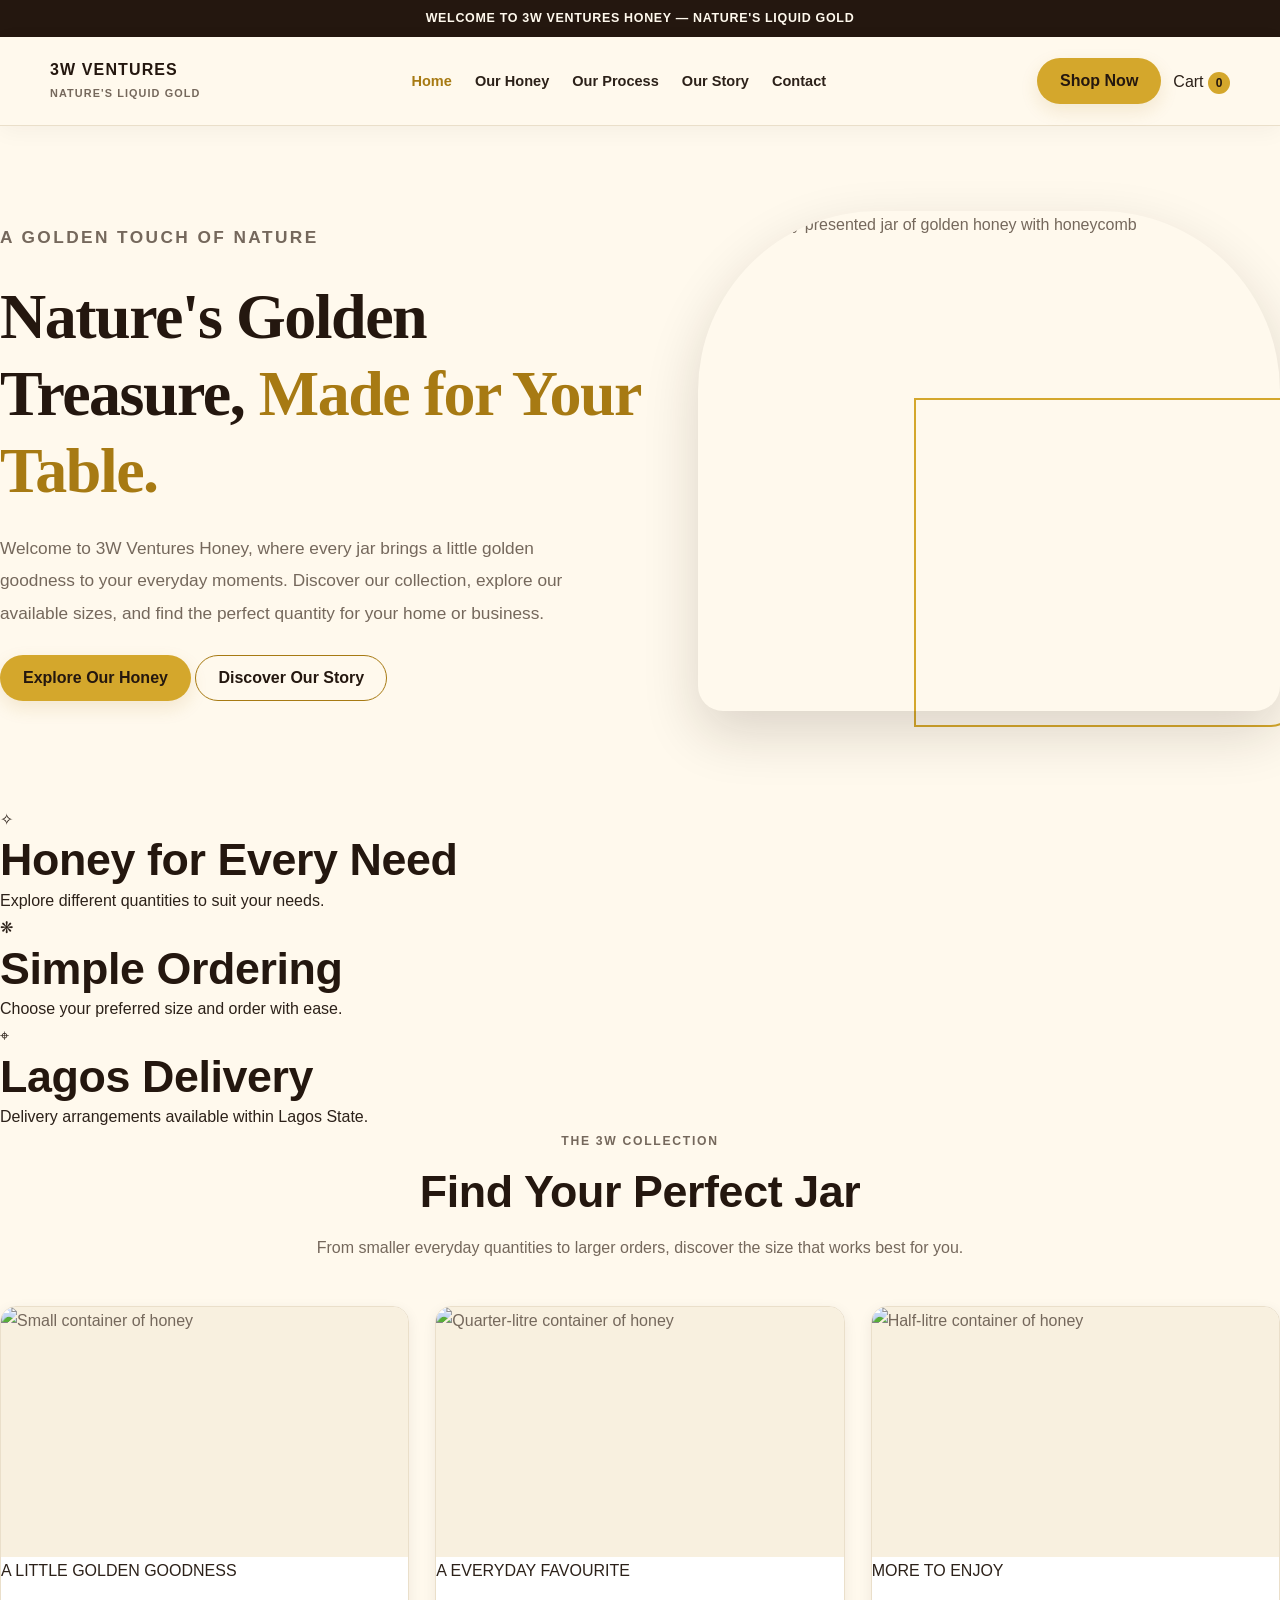
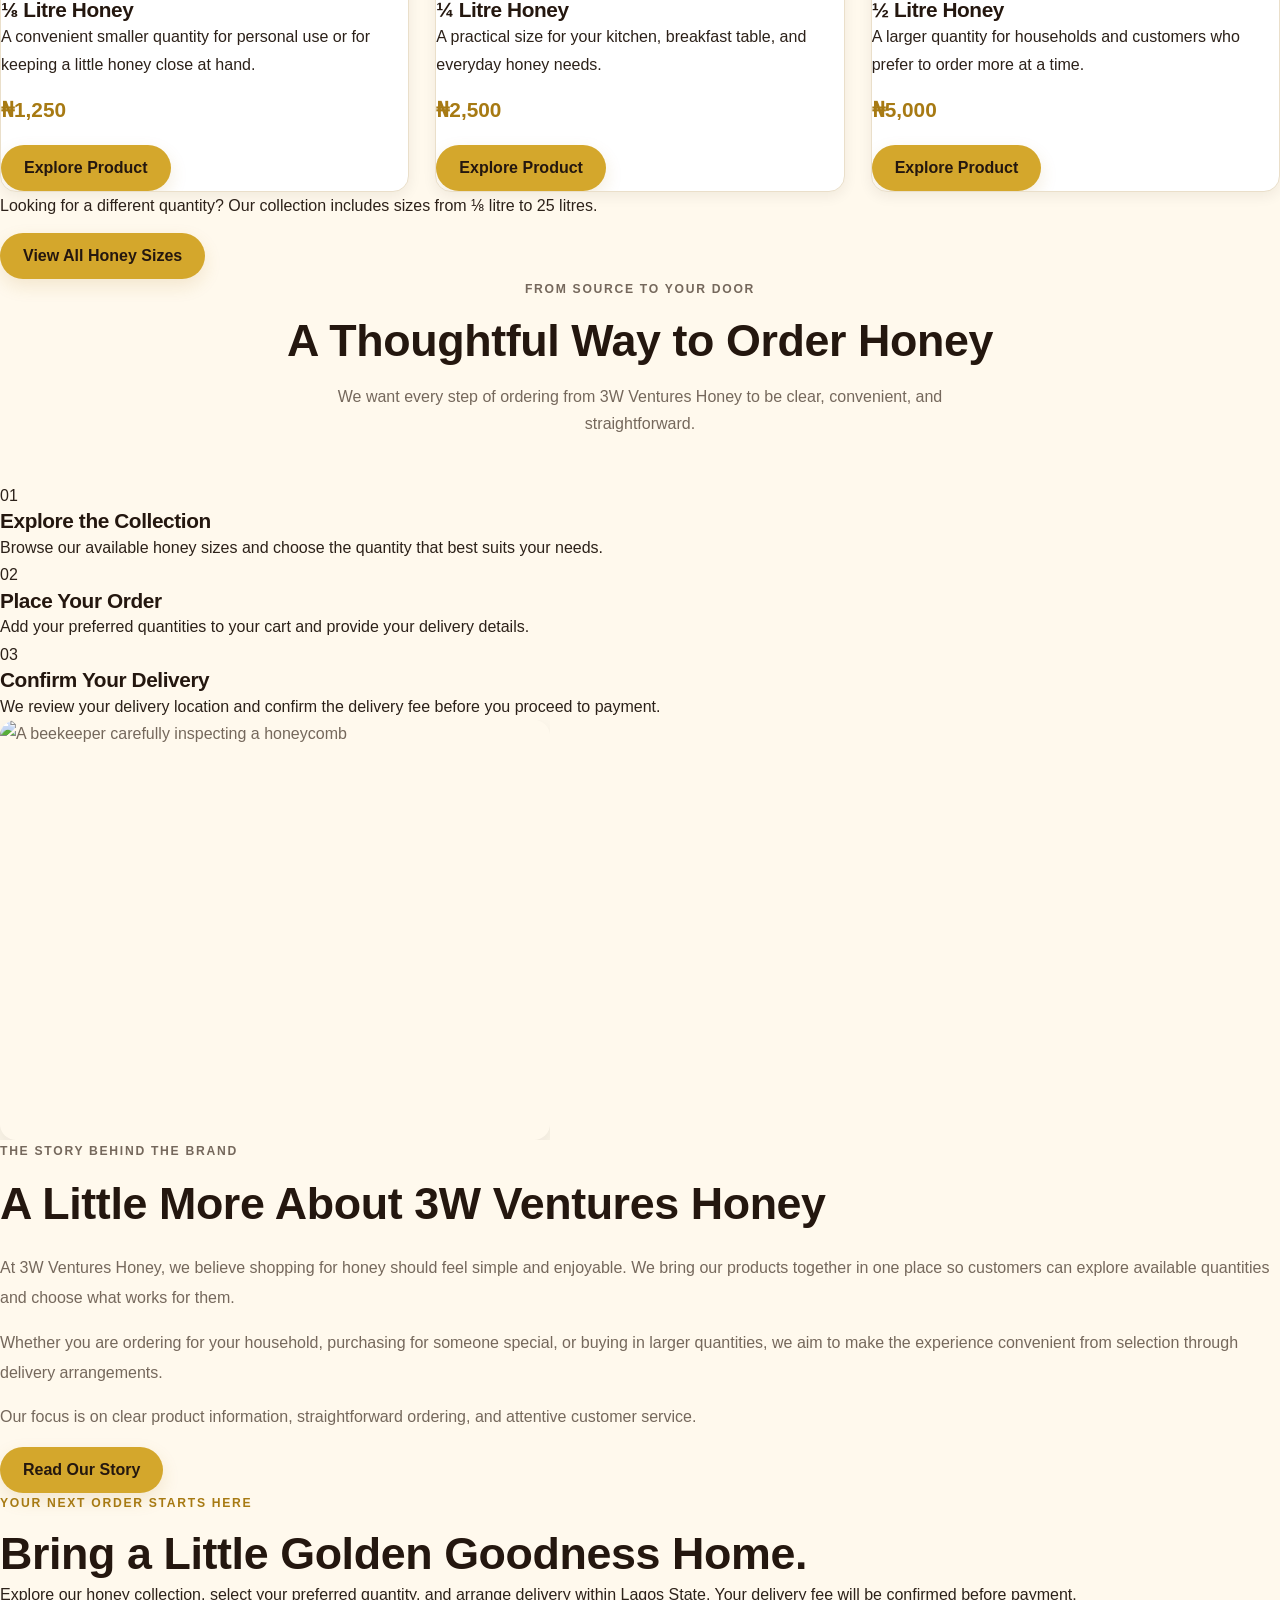
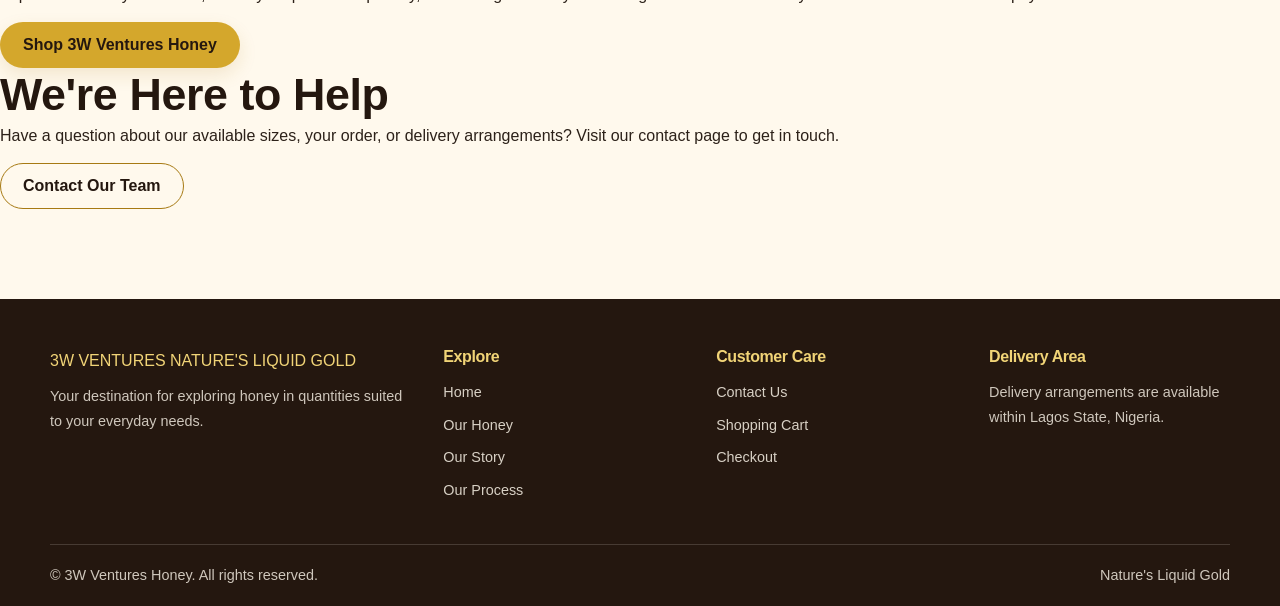
==== commit 9e8eb2c0: "added pics" ====
--- a/index.html
+++ b/index.html
@@ -102,28 +102,19 @@
                     </a>
 
                 </div>
-
-                <p class="hero-note">
-                    Convenient ordering and delivery arrangements within Lagos State.
-                </p>
-
             </div>
 
 
             <!-- HERO IMAGE -->
             <div class="hero-image">
-
-                <!-- IMAGE PLACEHOLDER:
-                     Save your selected honey photograph as:
-                     images/honey-hero.jpg
-                -->
-
-                <img
-                    src="images/honey-hero.jpg"
-                    alt="A beautifully presented jar of golden honey with honeycomb">
-
-            </div>
-
+    <img
+        src="https://i.ibb.co/DDKwvQT6/download.jpg"
+        alt="A beautifully presented jar of golden honey with honeycomb"
+        width="600"
+        height="500"
+        class="hero-image-photo"
+    >
+</div>
         </section>
 
 
@@ -182,7 +173,7 @@
                         -->
 
                         <img
-                            src="images/honey-125ml.jpg"
+                            src="https://i.ibb.co/JRM8fcsT/127-EA885-6-E93-4-C2-A-AC1-A-484815-C1-A9-A3.png"
                             alt="Small container of honey"
                             class="product-image">
 
@@ -222,7 +213,7 @@
                         -->
 
                         <img
-                            src="images/honey-250ml.jpg"
+                            src="https://i.ibb.co/cc3QNKNG/F1-A08872-77-EF-4-EB9-AA9-F-56-AAE7-B7-B4-CE.png"
                             alt="Quarter-litre container of honey"
                             class="product-image">
 
@@ -262,7 +253,7 @@
                         -->
 
                         <img
-                            src="images/honey-500ml.jpg"
+                            src="https://i.ibb.co/5Xffsqnz/CD44-A8-CD-DB54-4-F91-AD48-9-CA750-DBF141.png"
                             alt="Half-litre container of honey"
                             class="product-image">
 
@@ -392,7 +383,7 @@
                 -->
 
                 <img
-                    src="images/beekeeping.jpg"
+                    src="https://i.ibb.co/QjPxBV9q/download-1.jpg"
                     alt="A beekeeper carefully inspecting a honeycomb">
 
             </div>
--- a/css/style.css
+++ b/css/style.css
@@ -1,40 +1,52 @@
-/* =====================================================
+/* ==========================================================
    3W VENTURES HONEY
-   Premium Honey Brand — Complete Website Redesign
-   ===================================================== */
-
-@import url('https://fonts.googleapis.com/css2?family=DM+Sans:wght@400;500;600;700&family=Playfair+Display:wght@400;500;600;700&display=swap');
-
-/* -------------------- VARIABLES -------------------- */
+   Premium Website Design
+   Tagline: Nature's Liquid Gold
+   ========================================================== */
+
+
+/* ==========================================================
+   1. DESIGN SYSTEM
+   ========================================================== */
 
 :root {
-    --cream: #fffaf1;
-    --cream-dark: #f7efdf;
+    --honey-gold: #d4a72c;
+    --honey-gold-light: #f1d477;
+    --honey-gold-dark: #a77a13;
+
+    --dark-brown: #24170f;
+    --deep-brown: #392619;
+    --medium-brown: #654329;
+
+    --cream: #fff9ed;
+    --warm-cream: #f8f0df;
     --white: #ffffff;
-    --gold: #c89532;
-    --gold-light: #e5bc67;
-    --gold-dark: #92651d;
-    --brown: #392819;
-    --brown-light: #624b35;
-    --text: #554b40;
-    --muted: #8b8174;
-    --border: #eadfcd;
-    --green: #526847;
-
-    --font-heading: 'Playfair Display', Georgia, serif;
-    --font-body: 'DM Sans', Arial, sans-serif;
-
-    --container: 1180px;
-    --radius: 18px;
-    --radius-small: 10px;
-
-    --shadow-soft: 0 8px 30px rgba(57, 40, 25, 0.06);
-    --shadow-hover: 0 18px 45px rgba(57, 40, 25, 0.13);
-
-    --transition: 0.3s ease;
-}
-
-/* -------------------- RESET -------------------- */
+
+    --text-dark: #2c2119;
+    --text-muted: #75685c;
+
+    --border-color: #eadfca;
+
+    --success: #267747;
+    --danger: #b83232;
+
+    --shadow-small: 0 4px 14px rgba(36, 23, 15, 0.07);
+    --shadow-medium: 0 12px 32px rgba(36, 23, 15, 0.11);
+    --shadow-large: 0 22px 55px rgba(36, 23, 15, 0.16);
+
+    --radius-small: 8px;
+    --radius-medium: 16px;
+    --radius-large: 26px;
+
+    --container-width: 1200px;
+
+    --transition: 0.25s ease;
+}
+
+
+/* ==========================================================
+   2. RESET
+   ========================================================== */
 
 * {
     box-sizing: border-box;
@@ -48,12 +60,21 @@
 }
 
 body {
-    font-family: var(--font-body);
+    font-family:
+        "Segoe UI",
+        Arial,
+        Helvetica,
+        sans-serif;
+
     background: var(--cream);
-    color: var(--text);
+    color: var(--text-dark);
+
+    font-size: 16px;
     line-height: 1.7;
-    font-size: 15px;
+
+    min-height: 100vh;
     overflow-x: hidden;
+
     -webkit-font-smoothing: antialiased;
 }
 
@@ -62,7 +83,11 @@
 input,
 select,
 textarea {
-    font-family: var(--font-body);
+    font-family:
+        "Segoe UI",
+        Arial,
+        Helvetica,
+        sans-serif;
 }
 
 img {
@@ -76,83 +101,118 @@
     transition: color var(--transition);
 }
 
-button {
-    cursor: pointer;
-    font: inherit;
-}
-
 button,
 input,
 select,
 textarea {
-    max-width: 100%;
-}
-
-button:focus-visible,
-a:focus-visible,
-input:focus-visible,
-select:focus-visible,
-textarea:focus-visible {
-    outline: 3px solid var(--gold-light);
-    outline-offset: 4px;
-}
-
-ul {
-    list-style: none;
+    font: inherit;
+}
+
+button {
+    cursor: pointer;
+}
+
+button:disabled {
+    cursor: not-allowed;
+    opacity: 0.55;
+}
+
+ul,
+ol {
+    padding-left: 22px;
+}
+
+li {
+    margin-bottom: 5px;
+}
+
+p {
+    margin-bottom: 14px;
+}
+
+p:last-child {
+    margin-bottom: 0;
 }
 
 h1,
 h2,
 h3,
-h4 {
-    font-family: var(--font-heading);
-    color: var(--brown);
-    font-weight: 500;
+h4,
+h5,
+h6 {
+    color: var(--dark-brown);
+    font-weight: 750;
     line-height: 1.2;
+    letter-spacing: -0.4px;
 }
 
 h1 {
-    font-size: clamp(2.8rem, 5.8vw, 5.2rem);
-    letter-spacing: -2px;
+    font-size: clamp(2.2rem, 5vw, 4.5rem);
 }
 
 h2 {
-    font-size: clamp(2rem, 4vw, 3.2rem);
-    letter-spacing: -1px;
+    font-size: clamp(1.8rem, 3.5vw, 3rem);
 }
 
 h3 {
-    font-size: 1.45rem;
-}
-
-p {
-    margin-bottom: 14px;
-}
-
-p:last-child {
-    margin-bottom: 0;
+    font-size: 1.3rem;
+}
+
+section {
+    position: relative;
 }
 
 ::selection {
-    background: var(--gold-light);
-    color: var(--brown);
-}
-
-/* -------------------- LAYOUT -------------------- */
+    background: var(--honey-gold);
+    color: var(--dark-brown);
+}
+
+:focus-visible {
+    outline: 3px solid var(--honey-gold);
+    outline-offset: 4px;
+}
+
+
+/* ==========================================================
+   3. LAYOUT
+   ========================================================== */
 
 .container,
 .wrapper,
 .page-container {
-    width: min(var(--container), calc(100% - 48px));
+    width: min(
+        var(--container-width),
+        calc(100% - 48px)
+    );
+
     margin-inline: auto;
 }
 
-section {
-    padding: 88px 0;
+.section {
+    padding: 85px 0;
+}
+
+.section-light {
+    background: var(--white);
+}
+
+.section-cream {
+    background: var(--warm-cream);
+}
+
+.section-dark {
+    background: var(--dark-brown);
+    color: var(--white);
+}
+
+.section-dark h1,
+.section-dark h2,
+.section-dark h3 {
+    color: var(--white);
 }
 
 .section-heading {
-    max-width: 680px;
+    max-width: 760px;
     margin: 0 auto 45px;
     text-align: center;
 }
@@ -162,384 +222,607 @@
 }
 
 .section-heading p {
-    color: var(--muted);
-    font-size: 1rem;
-}
-
-.eyebrow,
-.section-label,
-.subtitle {
+    color: var(--text-muted);
+    max-width: 650px;
+    margin-inline: auto;
+}
+
+.eyebrow {
     display: inline-block;
-    color: var(--gold-dark);
-    font-size: 0.75rem;
-    font-weight: 700;
-    letter-spacing: 2.5px;
+
+    color: var(--honey-gold-dark);
+
+    font-size: 0.78rem;
+    font-weight: 800;
+
     text-transform: uppercase;
-    margin-bottom: 17px;
-}
-
-/* -------------------- ANNOUNCEMENT BAR -------------------- */
-
-.announcement-bar,
-.top-bar,
-.announcement {
-    padding: 9px 16px;
-    text-align: center;
-    background: var(--brown);
-    color: #fff8e9;
-    font-size: 0.75rem;
-    letter-spacing: 1px;
-}
-
-.announcement-bar a,
-.announcement a {
-    color: var(--gold-light);
-}
-
-/* -------------------- HEADER -------------------- */
-
-header,
-.site-header,
-.main-header {
-    position: relative;
-    z-index: 1000;
-    background: rgba(255, 250, 241, 0.97);
-    border-bottom: 1px solid rgba(234, 223, 205, 0.8);
-}
-
-header .container,
-.site-header .container,
-.main-header .container {
-    min-height: 88px;
-    display: flex;
-    align-items: center;
-    justify-content: space-between;
-    gap: 28px;
-}
-
-.logo,
-.site-logo,
-.brand {
-    display: inline-flex;
-    flex-direction: column;
-    flex-shrink: 0;
-    color: var(--brown);
-}
-
-.logo,
-.site-logo,
-.brand,
-header h1,
-.site-header h1 {
-    font-family: var(--font-heading);
-}
-
-.logo,
-.site-logo,
-.brand {
-    font-size: 1.55rem;
-    font-weight: 600;
-    line-height: 1.2;
-}
-
-.logo span,
-.site-logo span,
-.brand span {
-    color: var(--gold-dark);
-}
-
-.logo small,
-.site-logo small,
-.brand small {
-    display: block;
-    margin-top: 5px;
-    font-family: var(--font-body);
-    font-size: 0.62rem;
-    font-weight: 500;
-    letter-spacing: 2px;
-    text-transform: uppercase;
-    color: var(--muted);
-}
-
-/* -------------------- NAVIGATION -------------------- */
-
-nav,
-.navbar,
-.main-nav {
-    display: flex;
-    align-items: center;
-}
-
-nav ul,
-.navbar ul,
-.main-nav ul {
-    display: flex;
-    align-items: center;
-    gap: 29px;
-}
-
-nav a,
-.navbar a,
-.main-nav a {
-    position: relative;
-    color: var(--brown-light);
-    font-size: 0.83rem;
-    font-weight: 500;
-}
-
-nav a::after,
-.navbar a::after,
-.main-nav a::after {
-    content: "";
-    position: absolute;
-    left: 0;
-    bottom: -7px;
-    width: 0;
-    height: 2px;
-    background: var(--gold);
-    transition: width var(--transition);
-}
-
-nav a:hover,
-.navbar a:hover,
-.main-nav a:hover {
-    color: var(--gold-dark);
-}
-
-nav a:hover::after,
-.navbar a:hover::after,
-.main-nav a:hover::after {
-    width: 100%;
-}
-
-/* Keep cart and action links visible */
-
-nav .button::after,
-.navbar .button::after,
-.main-nav .button::after {
-    display: none;
-}
-
-/* -------------------- BUTTONS -------------------- */
+    letter-spacing: 2.4px;
+
+    margin-bottom: 13px;
+}
+
+.section-dark .eyebrow {
+    color: var(--honey-gold-light);
+}
+
+
+/* ==========================================================
+   4. BUTTONS
+   ========================================================== */
 
 .button,
 .btn,
-button[type="submit"],
-button[type="button"].primary-button {
+button.button,
+a.button {
     display: inline-flex;
+
+    align-items: center;
     justify-content: center;
-    align-items: center;
-    gap: 10px;
-    min-height: 49px;
-    padding: 13px 25px;
-    border: 1px solid var(--brown);
-    border-radius: 4px;
-    background: var(--brown);
-    color: white;
-    font-size: 0.82rem;
-    font-weight: 600;
+
+    gap: 9px;
+
+    min-height: 48px;
+
+    padding: 13px 24px;
+
+    border: 1px solid transparent;
+    border-radius: 999px;
+
+    background: var(--honey-gold);
+    color: var(--dark-brown);
+
+    font-size: 0.95rem;
+    font-weight: 750;
+    line-height: 1.2;
+
     text-align: center;
+
     transition:
         background var(--transition),
         color var(--transition),
-        border-color var(--transition),
         transform var(--transition),
         box-shadow var(--transition);
+
+    cursor: pointer;
 }
 
 .button:hover,
 .btn:hover,
-button[type="submit"]:hover,
-button[type="button"].primary-button:hover {
-    background: var(--gold-dark);
-    border-color: var(--gold-dark);
-    color: white;
+button.button:hover,
+a.button:hover {
+    background: var(--honey-gold-light);
+    color: var(--dark-brown);
+
     transform: translateY(-2px);
-    box-shadow: 0 7px 20px rgba(57, 40, 25, 0.12);
-}
-
-.button-secondary,
-.btn-secondary,
+
+    box-shadow: var(--shadow-small);
+}
+
+.button:active,
+.btn:active {
+    transform: translateY(0);
+}
+
 .button-outline {
     background: transparent;
-    color: var(--brown);
-    border: 1px solid var(--border);
-}
-
-.button-secondary:hover,
-.btn-secondary:hover,
+    color: var(--dark-brown);
+    border-color: var(--honey-gold-dark);
+}
+
 .button-outline:hover {
-    background: var(--brown);
-    color: white;
-    border-color: var(--brown);
-}
-
-.button-gold {
-    background: var(--gold);
-    border-color: var(--gold);
-    color: var(--brown);
-}
-
-.button-gold:hover {
-    background: var(--gold-dark);
-    border-color: var(--gold-dark);
-    color: white;
-}
-
-button:disabled {
-    opacity: 0.5;
-    cursor: not-allowed;
-    transform: none !important;
-    box-shadow: none !important;
-}
-
-/* -------------------- HERO SECTION -------------------- */
+    background: var(--dark-brown);
+    color: var(--white);
+    border-color: var(--dark-brown);
+}
+
+.button-dark {
+    background: var(--dark-brown);
+    color: var(--white);
+}
+
+.button-dark:hover {
+    background: var(--medium-brown);
+    color: var(--white);
+}
+
+.button-light {
+    background: var(--white);
+    color: var(--dark-brown);
+}
+
+.button-light:hover {
+    background: var(--warm-cream);
+}
+
+.button-danger {
+    background: var(--danger);
+    color: var(--white);
+}
+
+.button-danger:hover {
+    background: #922626;
+    color: var(--white);
+}
+
+
+/* ==========================================================
+   5. ANNOUNCEMENT BAR
+   ========================================================== */
+
+.announcement-bar {
+    background: var(--dark-brown);
+    color: var(--white);
+
+    padding: 9px 18px;
+
+    text-align: center;
+
+    font-size: 0.82rem;
+    font-weight: 600;
+    letter-spacing: 0.5px;
+}
+
+.announcement-bar p {
+    margin: 0;
+}
+
+.announcement-bar a {
+    color: var(--honey-gold-light);
+    font-weight: 800;
+}
+
+.announcement-bar a:hover {
+    color: var(--white);
+}
+
+
+/* ==========================================================
+   6. SITE HEADER
+   ========================================================== */
+
+.site-header {
+    position: sticky;
+    top: 0;
+    z-index: 1000;
+
+    background: rgba(255, 249, 237, 0.97);
+
+    border-bottom: 1px solid var(--border-color);
+
+    box-shadow: 0 3px 16px rgba(36, 23, 15, 0.04);
+
+    backdrop-filter: blur(14px);
+    -webkit-backdrop-filter: blur(14px);
+}
+
+.site-header > .container {
+    min-height: 88px;
+
+    display: flex;
+
+    align-items: center;
+    justify-content: space-between;
+
+    gap: 30px;
+}
+
+.site-logo {
+    display: inline-flex;
+    flex-direction: column;
+
+    flex-shrink: 0;
+
+    color: var(--dark-brown);
+
+    font-family: Georgia, "Times New Roman", serif;
+    font-size: 1.35rem;
+    font-weight: 800;
+    line-height: 1.15;
+}
+
+.site-logo > span {
+    color: var(--honey-gold-dark);
+}
+
+.site-logo small {
+    margin-top: 6px;
+
+    font-family:
+        "Segoe UI",
+        Arial,
+        sans-serif;
+
+    font-size: 0.68rem;
+    font-weight: 500;
+
+    letter-spacing: 1px;
+
+    color: var(--text-muted);
+}
+
+
+/* ==========================================================
+   7. MAIN NAVIGATION
+   ========================================================== */
+
+.main-nav {
+    display: block;
+}
+
+.main-nav ul {
+    display: flex;
+
+    align-items: center;
+    justify-content: flex-end;
+
+    gap: 7px;
+
+    list-style: none;
+    padding: 0;
+    margin: 0;
+}
+
+.main-nav li {
+    margin: 0;
+}
+
+.main-nav a {
+    display: inline-flex;
+
+    align-items: center;
+    justify-content: center;
+
+    padding: 11px 14px;
+
+    border-radius: 999px;
+
+    color: var(--deep-brown);
+
+    font-size: 0.9rem;
+    font-weight: 650;
+
+    transition:
+        background var(--transition),
+        color var(--transition);
+}
+
+.main-nav a:hover {
+    background: var(--warm-cream);
+    color: var(--honey-gold-dark);
+}
+
+.main-nav a[aria-current="page"] {
+    background: var(--dark-brown);
+    color: var(--white);
+}
+
+.main-nav a[href="cart.html"] {
+    background: var(--honey-gold);
+    color: var(--dark-brown);
+}
+
+.main-nav a[href="cart.html"]:hover {
+    background: var(--honey-gold-light);
+}
+
+
+/* ==========================================================
+   8. MOBILE NAVIGATION BUTTON
+   JavaScript creates .mobile-nav-toggle
+   ========================================================== */
+
+.mobile-nav-toggle {
+    display: none;
+
+    align-items: center;
+    justify-content: center;
+
+    gap: 8px;
+
+    padding: 10px 14px;
+
+    border: 1px solid var(--honey-gold);
+    border-radius: 10px;
+
+    background: var(--white);
+    color: var(--dark-brown);
+
+    font-weight: 750;
+}
+
+.mobile-nav-toggle:hover {
+    background: var(--warm-cream);
+}
+
+
+/* ==========================================================
+   9. HERO SECTIONS
+   ========================================================== */
 
 .hero,
+.home-hero,
 .hero-section {
     position: relative;
-    min-height: 590px;
-    padding: 70px 0;
-    background:
-        radial-gradient(
-            ellipse at 85% 35%,
-            rgba(229, 188, 103, 0.18),
-            transparent 38%
-        ),
-        var(--cream-dark);
-    overflow: hidden;
-}
-
-.hero .container,
-.hero-section .container {
+
     display: grid;
-    grid-template-columns: 1.02fr 0.98fr;
+
+    grid-template-columns:
+        minmax(0, 1.05fr)
+        minmax(0, 0.95fr);
+
     align-items: center;
-    gap: 60px;
-}
-
-.hero-content {
-    position: relative;
-    z-index: 2;
+
+    gap: 55px;
+
+    padding: 85px 0 95px;
+}
+
+.hero-content,
+.hero-text {
+    max-width: 650px;
 }
 
 .hero h1,
+.home-hero h1,
 .hero-section h1 {
-    max-width: 650px;
-    margin-bottom: 23px;
+    margin-bottom: 22px;
+
+    font-family: Georgia, "Times New Roman", serif;
+
+    font-weight: 700;
+    letter-spacing: -1.5px;
 }
 
 .hero h1 span,
+.home-hero h1 span,
 .hero-section h1 span {
-    color: var(--gold-dark);
+    color: var(--honey-gold-dark);
 }
 
 .hero p,
+.home-hero p,
 .hero-section p {
-    max-width: 510px;
-    color: var(--brown-light);
-    font-size: 1.02rem;
+    color: var(--text-muted);
+
+    font-size: 1.08rem;
     line-height: 1.9;
-}
-
-.hero-buttons,
+
+    max-width: 570px;
+
+    margin-bottom: 25px;
+}
+
 .hero-actions {
     display: flex;
     flex-wrap: wrap;
+
+    align-items: center;
+
     gap: 14px;
-    margin-top: 30px;
+
+    margin-top: 28px;
 }
 
 .hero-image,
 .hero-visual {
     position: relative;
-    min-height: 430px;
+    min-width: 0;
 }
 
 .hero-image img,
 .hero-visual img {
     width: 100%;
-    height: 470px;
+
+    height: 500px;
+
     object-fit: cover;
-    border-radius: 190px 190px 12px 12px;
-    box-shadow: var(--shadow-hover);
-}
-
-.hero-image::after,
-.hero-visual::after {
+
+    border-radius: 180px 180px 25px 25px;
+
+    box-shadow: var(--shadow-large);
+}
+
+.hero-image::after {
     content: "";
+
     position: absolute;
-    inset: 18px -18px -18px 18px;
-    border: 1px solid var(--gold-light);
-    border-radius: 190px 190px 12px 12px;
+
+    right: -16px;
+    bottom: -16px;
+
+    width: 65%;
+    height: 65%;
+
+    border: 2px solid var(--honey-gold);
+
+    border-radius: 0 0 25px 0;
+
     z-index: -1;
 }
 
-.hero-image:has(img[src=""]),
-.hero-image:has(img:not([src])) {
-    display: none;
-}
-
-/* -------------------- FEATURE STRIP -------------------- */
-
-.highlights,
-.features,
-.benefits {
+.hero-note {
+    position: absolute;
+
+    left: -25px;
+    bottom: 35px;
+
+    max-width: 230px;
+
+    padding: 18px 22px;
+
+    background: var(--white);
+
+    border-radius: var(--radius-medium);
+
+    box-shadow: var(--shadow-medium);
+}
+
+.hero-note strong {
+    display: block;
+    color: var(--dark-brown);
+}
+
+.hero-note span {
+    color: var(--text-muted);
+    font-size: 0.85rem;
+}
+
+
+/* ==========================================================
+   10. INNER PAGE BANNERS
+   ========================================================== */
+
+.page-hero,
+.page-banner,
+.inner-page-header {
+    position: relative;
+
+    overflow: hidden;
+
+    padding: 80px 0;
+
+    background:
+        radial-gradient(
+            circle at 85% 20%,
+            rgba(212, 167, 44, 0.18),
+            transparent 35%
+        ),
+        var(--dark-brown);
+
+    color: var(--white);
+
+    text-align: center;
+}
+
+.page-hero h1,
+.page-banner h1,
+.inner-page-header h1 {
+    color: var(--white);
+
+    font-family: Georgia, "Times New Roman", serif;
+
+    font-size: clamp(2.2rem, 5vw, 3.8rem);
+
+    margin-bottom: 15px;
+}
+
+.page-hero p,
+.page-banner p,
+.inner-page-header p {
+    max-width: 720px;
+
+    margin: 0 auto;
+
+    color: #e7d9c7;
+    font-size: 1.05rem;
+}
+
+.page-hero .eyebrow,
+.page-banner .eyebrow,
+.inner-page-header .eyebrow {
+    color: var(--honey-gold-light);
+}
+
+
+/* ==========================================================
+   11. FEATURES / BENEFITS
+   ========================================================== */
+
+.features-grid,
+.benefits-grid,
+.value-grid {
     display: grid;
-    grid-template-columns: repeat(3, 1fr);
-    gap: 22px;
-}
-
-.highlight-card,
+
+    grid-template-columns: repeat(3, minmax(0, 1fr));
+
+    gap: 25px;
+}
+
 .feature-card,
-.benefit-card {
-    padding: 25px;
+.benefit-card,
+.value-card {
+    padding: 30px;
+
     background: var(--white);
-    border: 1px solid var(--border);
-    border-radius: var(--radius-small);
-    transition: transform var(--transition), box-shadow var(--transition);
-}
-
-.highlight-card:hover,
+
+    border: 1px solid var(--border-color);
+    border-radius: var(--radius-medium);
+
+    box-shadow: var(--shadow-small);
+
+    transition:
+        transform var(--transition),
+        box-shadow var(--transition);
+}
+
 .feature-card:hover,
-.benefit-card:hover {
+.benefit-card:hover,
+.value-card:hover {
     transform: translateY(-5px);
-    box-shadow: var(--shadow-soft);
-}
-
-.highlight-card h3,
+    box-shadow: var(--shadow-medium);
+}
+
+.feature-icon,
+.benefit-icon {
+    display: grid;
+    place-items: center;
+
+    width: 56px;
+    height: 56px;
+
+    margin-bottom: 20px;
+
+    border-radius: 50%;
+
+    background: var(--warm-cream);
+
+    font-size: 1.5rem;
+}
+
 .feature-card h3,
-.benefit-card h3 {
-    margin-bottom: 10px;
-}
-
-.highlight-card p,
+.benefit-card h3,
+.value-card h3 {
+    margin-bottom: 12px;
+}
+
 .feature-card p,
-.benefit-card p {
-    color: var(--muted);
-    font-size: 0.9rem;
-}
-
-/* -------------------- PRODUCT GRID -------------------- */
+.benefit-card p,
+.value-card p {
+    color: var(--text-muted);
+}
+
+
+/* ==========================================================
+   12. PRODUCT GRIDS
+   ========================================================== */
 
 .product-grid,
 .products-grid,
 .shop-grid,
-.featured-products {
+.featured-products,
+#shop-products {
     display: grid;
+
     grid-template-columns: repeat(3, minmax(0, 1fr));
-    gap: 28px;
+
+    gap: 26px;
 }
 
 .product-card,
+.shop-product-card,
 .product-item,
 .shop-product {
     min-width: 0;
+
     overflow: hidden;
+
     background: var(--white);
-    border: 1px solid var(--border);
-    border-radius: var(--radius);
-    box-shadow: 0 3px 12px rgba(57, 40, 25, 0.025);
+
+    border: 1px solid var(--border-color);
+    border-radius: var(--radius-medium);
+
+    box-shadow: var(--shadow-small);
+
     transition:
         transform var(--transition),
         box-shadow var(--transition),
@@ -547,1027 +830,1724 @@
 }
 
 .product-card:hover,
+.shop-product-card:hover,
 .product-item:hover,
 .shop-product:hover {
-    transform: translateY(-7px);
-    box-shadow: var(--shadow-hover);
-    border-color: #d9bd8b;
-}
+    transform: translateY(-6px);
+
+    border-color: var(--honey-gold);
+
+    box-shadow: var(--shadow-medium);
+}
+
+
+/* ==========================================================
+   13. PRODUCT IMAGES
+   ========================================================== */
 
 .product-image,
 .product-card-image,
-.product-item img {
+.shop-product-image {
     position: relative;
-    width: 100%;
-    height: 270px;
+
     overflow: hidden;
-    background: #f1e5d0;
+
+    background: var(--warm-cream);
+
+    aspect-ratio: 4 / 3;
 }
 
 .product-image img,
 .product-card-image img,
+.shop-product-image img,
 .product-card > img,
 .product-item img,
-.shop-product img {
+.shop-product > img,
+.shop-product-card > img {
     width: 100%;
-    height: 270px;
+
+    height: 100%;
+
     object-fit: cover;
-    transition: transform 0.65s ease;
+
+    transition: transform 0.45s ease;
 }
 
 .product-card:hover .product-image img,
-.product-card:hover > img,
-.product-item:hover img,
+.shop-product-card:hover > img,
 .shop-product:hover img {
-    transform: scale(1.06);
-}
+    transform: scale(1.045);
+}
+
+.product-badge,
+.product-label {
+    display: inline-flex;
+
+    align-items: center;
+    justify-content: center;
+
+    padding: 6px 11px;
+
+    border-radius: 999px;
+
+    background: var(--warm-cream);
+    color: var(--honey-gold-dark);
+
+    font-size: 0.72rem;
+    font-weight: 800;
+}
+
+
+/* ==========================================================
+   14. PRODUCT INFORMATION
+   ========================================================== */
 
 .product-content,
 .product-info,
-.product-details {
+.product-details,
+.shop-product-info {
     padding: 23px;
+}
+
+.product-content .product-badge {
+    margin-bottom: 13px;
 }
 
 .product-content h3,
 .product-info h3,
-.product-details h3 {
-    font-size: 1.35rem;
-    margin-bottom: 8px;
+.product-details h3,
+.shop-product-info h3 {
+    margin-bottom: 10px;
 }
 
 .product-content p,
 .product-info p,
-.product-details p {
-    color: var(--muted);
-    font-size: 0.88rem;
+.product-details p,
+.shop-product-info p {
+    color: var(--text-muted);
+    font-size: 0.92rem;
 }
 
 .product-price,
-.price {
+.product-card-price,
+.shop-product-price {
     display: block;
-    margin: 14px 0 18px;
-    color: var(--brown);
-    font-size: 1.25rem;
-    font-weight: 700;
-}
-
-.product-price small,
-.price small {
-    color: var(--muted);
-    font-size: 0.75rem;
-    font-weight: 400;
-}
-
-.product-card .button,
-.product-card .btn,
-.product-card button,
-.product-item button,
-.shop-product button {
+
+    margin: 12px 0 18px;
+
+    color: var(--honey-gold-dark);
+
+    font-size: 1.3rem;
+    font-weight: 850;
+}
+
+.product-content > .button,
+.product-info > .button,
+.product-details > .button,
+.shop-product-info > .button,
+.shop-add-button {
     width: 100%;
-}
-
-.product-badge,
-.badge {
-    display: inline-block;
-    padding: 6px 11px;
-    border-radius: 3px;
-    background: #f6e8c8;
-    color: var(--gold-dark);
-    font-size: 0.68rem;
-    font-weight: 700;
-    letter-spacing: 0.8px;
-    text-transform: uppercase;
-}
-
-/* -------------------- SHOP FILTERS -------------------- */
+    margin-top: 14px;
+}
+
+
+/* ==========================================================
+   15. PRODUCT QUANTITY CONTROLS
+   ========================================================== */
+
+.product-quantity,
+.shop-quantity,
+.cart-quantity-controls {
+    display: flex;
+
+    align-items: center;
+    justify-content: center;
+
+    gap: 12px;
+
+    width: 100%;
+
+    margin: 15px 0;
+}
+
+.product-quantity button,
+.shop-quantity button,
+.cart-quantity-controls button {
+    display: grid;
+    place-items: center;
+
+    flex-shrink: 0;
+
+    width: 38px;
+    height: 38px;
+
+    border: 1px solid var(--border-color);
+    border-radius: 50%;
+
+    background: var(--warm-cream);
+    color: var(--dark-brown);
+
+    font-size: 1.15rem;
+    font-weight: 800;
+
+    transition:
+        background var(--transition),
+        border-color var(--transition);
+}
+
+.product-quantity button:hover,
+.shop-quantity button:hover,
+.cart-quantity-controls button:hover {
+    background: var(--honey-gold);
+    border-color: var(--honey-gold);
+}
+
+.product-quantity input,
+.shop-quantity input,
+.cart-quantity-controls input {
+    width: 64px;
+    height: 38px;
+
+    padding: 5px;
+
+    border: 1px solid var(--border-color);
+    border-radius: var(--radius-small);
+
+    background: var(--white);
+
+    color: var(--dark-brown);
+
+    text-align: center;
+    font-weight: 750;
+}
+
+/* Keep hidden controls hidden until JavaScript reveals them. */
+
+.product-quantity[hidden],
+.shop-quantity[hidden],
+[data-quantity-wrap][hidden] {
+    display: none !important;
+}
+
+
+/* ==========================================================
+   16. SHOP PAGE
+   ========================================================== */
+
+.shop-section,
+.shop-products-section {
+    padding: 65px 0 90px;
+}
 
 .shop-toolbar,
 .shop-filters,
 .product-filters {
     display: flex;
+
     align-items: center;
     justify-content: space-between;
-    flex-wrap: wrap;
-    gap: 18px;
+
+    gap: 20px;
+
     margin-bottom: 32px;
+
+    padding: 20px 24px;
+
+    background: var(--white);
+
+    border: 1px solid var(--border-color);
+    border-radius: var(--radius-medium);
+}
+
+.shop-toolbar label,
+.shop-filters label,
+.product-filters label {
+    font-weight: 750;
 }
 
 .shop-toolbar select,
 .shop-filters select,
 .product-filters select {
-    min-height: 46px;
-    padding: 10px 38px 10px 14px;
-    border: 1px solid var(--border);
-    border-radius: 5px;
-    background: white;
-    color: var(--brown);
-}
-
-/* -------------------- STORY / ABOUT -------------------- */
-
-.story,
+    min-width: 200px;
+
+    padding: 12px 15px;
+
+    border: 1px solid var(--border-color);
+    border-radius: var(--radius-small);
+
+    background: var(--cream);
+    color: var(--dark-brown);
+}
+
+.shop-intro {
+    max-width: 750px;
+
+    margin: 0 auto 35px;
+
+    text-align: center;
+}
+
+.shop-intro p {
+    color: var(--text-muted);
+}
+
+.shop-delivery-note,
+.delivery-note {
+    display: flex;
+
+    align-items: flex-start;
+
+    gap: 16px;
+
+    margin-top: 35px;
+
+    padding: 22px 25px;
+
+    background: #fff4d5;
+
+    border: 1px solid #ecd79d;
+    border-radius: var(--radius-medium);
+}
+
+.shop-delivery-note strong,
+.delivery-note strong {
+    color: var(--dark-brown);
+}
+
+.shop-delivery-note p,
+.delivery-note p {
+    margin-top: 5px;
+    color: var(--text-muted);
+}
+
+.shop-bottom-cta {
+    padding: 75px 0;
+
+    background: var(--warm-cream);
+
+    text-align: center;
+}
+
+.shop-bottom-cta h2 {
+    margin-bottom: 16px;
+}
+
+.shop-bottom-cta p {
+    max-width: 600px;
+
+    margin: 0 auto 25px;
+
+    color: var(--text-muted);
+}
+
+
+/* ==========================================================
+   17. STICKY SHOP CART BAR
+   ========================================================== */
+
+.shop-cart-bar {
+    position: fixed;
+
+    left: 50%;
+    bottom: 20px;
+
+    transform: translateX(-50%);
+
+    z-index: 1500;
+
+    display: flex;
+
+    align-items: center;
+    justify-content: space-between;
+
+    gap: 25px;
+
+    width: min(
+        680px,
+        calc(100% - 32px)
+    );
+
+    padding: 15px 20px;
+
+    background: var(--dark-brown);
+    color: var(--white);
+
+    border: 1px solid rgba(212, 167, 44, 0.45);
+    border-radius: 20px;
+
+    box-shadow: 0 16px 45px rgba(36, 23, 15, 0.28);
+
+    animation: cartBarAppear 0.25s ease;
+}
+
+.shop-cart-bar[hidden] {
+    display: none !important;
+}
+
+.shop-cart-bar-copy {
+    display: flex;
+
+    align-items: center;
+
+    gap: 14px;
+}
+
+.shop-cart-icon {
+    display: grid;
+    place-items: center;
+
+    width: 45px;
+    height: 45px;
+
+    flex-shrink: 0;
+
+    border-radius: 50%;
+
+    background: rgba(212, 167, 44, 0.16);
+
+    font-size: 1.3rem;
+}
+
+.shop-cart-bar-copy strong {
+    display: block;
+
+    color: var(--white);
+    font-size: 0.92rem;
+}
+
+.shop-cart-bar-copy small {
+    display: block;
+
+    margin-top: 3px;
+
+    color: var(--honey-gold-light);
+
+    font-size: 1rem;
+    font-weight: 800;
+}
+
+.shop-cart-bar-button {
+    flex-shrink: 0;
+    min-height: 44px;
+    padding: 12px 20px;
+}
+
+@keyframes cartBarAppear {
+    from {
+        opacity: 0;
+        transform: translate(-50%, 15px);
+    }
+
+    to {
+        opacity: 1;
+        transform: translate(-50%, 0);
+    }
+}
+
+
+/* ==========================================================
+   18. CART PAGE
+   ========================================================== */
+
+.cart-page,
+.shopping-cart-page {
+    padding: 65px 0 90px;
+}
+
+.cart-page h1,
+.shopping-cart-page h1 {
+    margin-bottom: 12px;
+}
+
+.cart-intro {
+    margin-bottom: 35px;
+    color: var(--text-muted);
+}
+
+.cart-layout {
+    display: grid;
+
+    grid-template-columns:
+        minmax(0, 1.6fr)
+        minmax(300px, 0.8fr);
+
+    align-items: start;
+
+    gap: 30px;
+}
+
+.cart-items,
+[data-cart-items] {
+    min-width: 0;
+}
+
+.cart-item {
+    display: grid;
+
+    grid-template-columns:
+        minmax(0, 1fr)
+        auto
+        auto;
+
+    align-items: center;
+
+    gap: 22px;
+
+    padding: 24px 0;
+
+    border-bottom: 1px solid var(--border-color);
+}
+
+.cart-item:first-child {
+    padding-top: 0;
+}
+
+.cart-item-info h3 {
+    margin-bottom: 8px;
+}
+
+.cart-item-info p {
+    color: var(--text-muted);
+    font-size: 0.9rem;
+}
+
+.cart-item-quantity {
+    display: flex;
+
+    align-items: center;
+    justify-content: center;
+
+    gap: 12px;
+}
+
+.cart-item-quantity button {
+    display: grid;
+    place-items: center;
+
+    width: 35px;
+    height: 35px;
+
+    border: 1px solid var(--border-color);
+    border-radius: 50%;
+
+    background: var(--white);
+    color: var(--dark-brown);
+
+    font-size: 1.1rem;
+    font-weight: 800;
+
+    transition: background var(--transition);
+}
+
+.cart-item-quantity button:hover {
+    background: var(--honey-gold);
+}
+
+.cart-item-quantity span {
+    min-width: 24px;
+
+    font-weight: 800;
+    text-align: center;
+}
+
+.cart-item-total {
+    color: var(--dark-brown);
+    white-space: nowrap;
+}
+
+.remove-cart-item {
+    padding: 5px 0;
+
+    border: 0;
+    background: transparent;
+
+    color: var(--danger);
+
+    font-size: 0.85rem;
+    font-weight: 750;
+}
+
+.remove-cart-item:hover {
+    text-decoration: underline;
+}
+
+.cart-summary,
+.order-summary,
+.checkout-summary {
+    padding: 28px;
+
+    background: var(--white);
+
+    border: 1px solid var(--border-color);
+    border-radius: var(--radius-medium);
+
+    box-shadow: var(--shadow-small);
+}
+
+.cart-summary h2,
+.order-summary h2,
+.checkout-summary h2 {
+    margin-bottom: 22px;
+    font-size: 1.5rem;
+}
+
+.summary-row {
+    display: flex;
+
+    align-items: center;
+    justify-content: space-between;
+
+    gap: 15px;
+
+    padding: 13px 0;
+
+    border-bottom: 1px solid var(--border-color);
+}
+
+.summary-row span:first-child {
+    color: var(--text-muted);
+}
+
+.summary-row strong {
+    color: var(--dark-brown);
+    text-align: right;
+}
+
+.summary-total {
+    margin-top: 10px;
+    padding-top: 18px;
+
+    border-top: 2px solid var(--border-color);
+    border-bottom: 0;
+
+    font-size: 1.15rem;
+}
+
+.cart-summary .button,
+.order-summary .button {
+    width: 100%;
+    margin-top: 18px;
+}
+
+.continue-shopping {
+    display: inline-flex;
+
+    align-items: center;
+
+    gap: 8px;
+
+    margin-top: 22px;
+
+    color: var(--honey-gold-dark);
+    font-weight: 750;
+}
+
+.continue-shopping:hover {
+    color: var(--dark-brown);
+}
+
+
+/* ==========================================================
+   19. EMPTY CART
+   ========================================================== */
+
+.empty-cart-message,
+.empty-cart,
+.cart-empty {
+    padding: 55px 30px;
+
+    background: var(--white);
+
+    border: 1px dashed var(--honey-gold);
+    border-radius: var(--radius-large);
+
+    text-align: center;
+}
+
+.empty-cart-message h3,
+.empty-cart h2,
+.cart-empty h2 {
+    margin-bottom: 15px;
+}
+
+.empty-cart-message p,
+.empty-cart p,
+.cart-empty p {
+    margin-bottom: 25px;
+    color: var(--text-muted);
+}
+
+[data-cart-empty][hidden],
+[data-cart-filled][hidden] {
+    display: none !important;
+}
+
+
+/* ==========================================================
+   20. CHECKOUT PAGE
+   ========================================================== */
+
+.checkout-page,
+.checkout-container {
+    padding: 65px 0 90px;
+}
+
+.checkout-page > h1,
+.checkout-container > h1 {
+    margin-bottom: 12px;
+}
+
+.checkout-page > p,
+.checkout-container > p {
+    color: var(--text-muted);
+}
+
+.checkout-layout {
+    display: grid;
+
+    grid-template-columns:
+        minmax(0, 1.15fr)
+        minmax(300px, 0.85fr);
+
+    align-items: start;
+
+    gap: 30px;
+
+    margin-top: 35px;
+}
+
+.checkout-section,
+.checkout-form-section,
+.checkout-details {
+    padding: 30px;
+
+    background: var(--white);
+
+    border: 1px solid var(--border-color);
+    border-radius: var(--radius-medium);
+
+    box-shadow: var(--shadow-small);
+}
+
+.checkout-section h2,
+.checkout-section h3,
+.checkout-form-section h2,
+.checkout-details h2 {
+    margin-bottom: 20px;
+}
+
+.checkout-summary {
+    position: sticky;
+    top: 125px;
+}
+
+.checkout-summary .button,
+.checkout-section .button {
+    width: 100%;
+    margin-top: 20px;
+}
+
+.checkout-total {
+    display: flex;
+
+    align-items: center;
+    justify-content: space-between;
+
+    gap: 15px;
+
+    margin-top: 20px;
+    padding-top: 20px;
+
+    border-top: 2px solid var(--border-color);
+}
+
+.checkout-total h3 {
+    margin: 0;
+    font-size: 1.15rem;
+}
+
+.checkout-total span {
+    color: var(--honey-gold-dark);
+    font-size: 1.25rem;
+}
+
+
+/* ==========================================================
+   21. FORMS
+   ========================================================== */
+
+form {
+    width: 100%;
+}
+
+.form-group {
+    margin-bottom: 20px;
+}
+
+.form-row {
+    display: grid;
+
+    grid-template-columns: repeat(2, minmax(0, 1fr));
+
+    gap: 18px;
+}
+
+label {
+    display: block;
+
+    margin-bottom: 8px;
+
+    color: var(--dark-brown);
+
+    font-size: 0.92rem;
+    font-weight: 750;
+}
+
+input:not([type="checkbox"]):not([type="radio"]):not([type="hidden"]),
+select,
+textarea {
+    width: 100%;
+    min-width: 0;
+
+    padding: 13px 15px;
+
+    border: 1px solid #dfd2bb;
+    border-radius: var(--radius-small);
+
+    background: #fffdf8;
+    color: var(--dark-brown);
+
+    font-size: 0.96rem;
+
+    transition:
+        border-color var(--transition),
+        box-shadow var(--transition),
+        background var(--transition);
+}
+
+input::placeholder,
+textarea::placeholder {
+    color: #a19485;
+}
+
+input:focus,
+select:focus,
+textarea:focus {
+    outline: none;
+
+    border-color: var(--honey-gold-dark);
+
+    box-shadow: 0 0 0 4px rgba(212, 167, 44, 0.14);
+
+    background: var(--white);
+}
+
+textarea {
+    min-height: 130px;
+    resize: vertical;
+}
+
+input[type="checkbox"],
+input[type="radio"] {
+    accent-color: var(--honey-gold-dark);
+}
+
+form .button,
+form button[type="submit"] {
+    width: 100%;
+    margin-top: 10px;
+}
+
+.form-help,
+.help-text {
+    display: block;
+
+    margin-top: 6px;
+
+    color: var(--text-muted);
+
+    font-size: 0.82rem;
+}
+
+.form-error,
+.error-message {
+    color: var(--danger);
+    font-size: 0.86rem;
+}
+
+.form-success,
+.success-message {
+    padding: 14px 16px;
+
+    border: 1px solid #b9dfc4;
+    border-radius: var(--radius-small);
+
+    background: #effaf2;
+    color: var(--success);
+}
+
+
+/* ==========================================================
+   22. DELIVERY FEE NOTICE
+   ========================================================== */
+
+.delivery-fee-notice,
+.delivery-notice {
+    margin: 20px 0;
+
+    padding: 18px;
+
+    border: 1px solid #e8d18c;
+    border-radius: var(--radius-medium);
+
+    background: #fff6db;
+}
+
+.delivery-fee-notice strong,
+.delivery-notice strong {
+    display: block;
+    margin-bottom: 6px;
+}
+
+.delivery-fee-notice p,
+.delivery-notice p {
+    color: var(--text-muted);
+    font-size: 0.92rem;
+}
+
+[data-delivery-fee] {
+    background: #f8f0df !important;
+    color: var(--deep-brown) !important;
+    font-weight: 750;
+}
+
+
+/* ==========================================================
+   23. ABOUT PAGE
+   ========================================================== */
+
 .about-section,
-.our-story {
-    background: var(--cream-dark);
-}
-
-.story .container,
-.about-section .container,
-.our-story .container {
+.our-story-section {
+    padding: 85px 0;
+}
+
+.about-grid,
+.story-grid {
     display: grid;
-    grid-template-columns: 1fr 1fr;
+
+    grid-template-columns:
+        minmax(0, 1fr)
+        minmax(0, 1fr);
+
     align-items: center;
-    gap: 65px;
-}
-
+
+    gap: 55px;
+}
+
+.about-image img,
 .story-image img,
-.about-image img,
-.our-story img {
+.about-visual img {
     width: 100%;
-    height: 480px;
+
+    max-height: 560px;
+
     object-fit: cover;
-    border-radius: var(--radius);
-}
-
-.story-content h2,
+
+    border-radius: var(--radius-large);
+
+    box-shadow: var(--shadow-medium);
+}
+
 .about-content h2,
-.our-story h2 {
+.story-content h2 {
     margin-bottom: 22px;
 }
 
-.story-content p,
 .about-content p,
-.our-story p {
-    color: var(--brown-light);
+.story-content p {
+    color: var(--text-muted);
     line-height: 1.9;
 }
 
-/* -------------------- PROCESS SECTION -------------------- */
-
-.process-grid,
-.steps-grid,
-.process-steps {
+.about-content .button,
+.story-content .button {
+    margin-top: 15px;
+}
+
+.about-values,
+.our-values {
+    padding: 75px 0;
+
+    background: var(--warm-cream);
+}
+
+
+/* ==========================================================
+   24. CONTACT PAGE
+   ========================================================== */
+
+.contact-section {
+    padding: 75px 0;
+}
+
+.contact-grid {
     display: grid;
-    grid-template-columns: repeat(3, minmax(0, 1fr));
-    gap: 25px;
-}
-
-.process-card,
-.step-card,
-.process-step {
-    padding: 30px 25px;
-    background: white;
-    border: 1px solid var(--border);
-    border-radius: var(--radius-small);
-}
-
-.process-number,
-.step-number {
+
+    grid-template-columns:
+        minmax(0, 0.85fr)
+        minmax(0, 1.15fr);
+
+    align-items: start;
+
+    gap: 35px;
+}
+
+.contact-info,
+.contact-form,
+.contact-card {
+    padding: 32px;
+
+    background: var(--white);
+
+    border: 1px solid var(--border-color);
+    border-radius: var(--radius-medium);
+
+    box-shadow: var(--shadow-small);
+}
+
+.contact-info h2,
+.contact-form h2 {
+    margin-bottom: 18px;
+}
+
+.contact-info > p {
+    color: var(--text-muted);
+}
+
+.contact-detail {
+    display: flex;
+
+    align-items: flex-start;
+
+    gap: 14px;
+
+    padding: 18px 0;
+
+    border-bottom: 1px solid var(--border-color);
+}
+
+.contact-detail:last-child {
+    border-bottom: 0;
+}
+
+.contact-detail-icon {
+    display: grid;
+    place-items: center;
+
+    width: 45px;
+    height: 45px;
+
+    flex-shrink: 0;
+
+    border-radius: 50%;
+
+    background: var(--warm-cream);
+}
+
+.contact-detail h3 {
+    margin-bottom: 5px;
+    font-size: 1rem;
+}
+
+.contact-detail p,
+.contact-detail a {
+    color: var(--text-muted);
+    overflow-wrap: anywhere;
+}
+
+.contact-detail a:hover {
+    color: var(--honey-gold-dark);
+}
+
+
+/* ==========================================================
+   25. WHATSAPP BUTTONS
+   ========================================================== */
+
+.whatsapp-button {
     display: inline-flex;
-    width: 43px;
-    height: 43px;
+
+    align-items: center;
     justify-content: center;
-    align-items: center;
-    margin-bottom: 20px;
+
+    gap: 10px;
+
+    padding: 13px 22px;
+
+    border: 0;
+    border-radius: 999px;
+
+    background: #198754;
+    color: var(--white);
+
+    font-weight: 800;
+}
+
+.whatsapp-button:hover {
+    background: #146c43;
+    color: var(--white);
+}
+
+.whatsapp-float {
+    position: fixed;
+
+    right: 22px;
+    bottom: 22px;
+
+    z-index: 1200;
+
+    display: grid;
+    place-items: center;
+
+    width: 58px;
+    height: 58px;
+
     border-radius: 50%;
-    background: #f4e4bd;
-    color: var(--gold-dark);
-    font-weight: 700;
-}
-
-.process-card h3,
-.step-card h3,
-.process-step h3 {
-    margin-bottom: 12px;
-}
-
-.process-card p,
-.step-card p,
-.process-step p {
-    color: var(--muted);
-}
-
-/* -------------------- CALL TO ACTION -------------------- */
+
+    background: #198754;
+    color: var(--white);
+
+    box-shadow: var(--shadow-medium);
+
+    font-size: 1.6rem;
+
+    transition:
+        transform var(--transition),
+        background var(--transition);
+}
+
+.whatsapp-float:hover {
+    background: #146c43;
+    color: var(--white);
+    transform: translateY(-4px);
+}
+
+
+/* ==========================================================
+   26. FAQ PAGE
+   ========================================================== */
+
+.faq-section {
+    padding: 75px 0;
+}
+
+.faq-list {
+    max-width: 850px;
+    margin-inline: auto;
+}
+
+.faq-item {
+    margin-bottom: 15px;
+
+    padding: 22px 25px;
+
+    background: var(--white);
+
+    border: 1px solid var(--border-color);
+    border-radius: var(--radius-medium);
+}
+
+.faq-item h3,
+.faq-item summary {
+    color: var(--dark-brown);
+    font-weight: 800;
+}
+
+.faq-item p {
+    margin-top: 13px;
+    color: var(--text-muted);
+}
+
+details.faq-item summary {
+    cursor: pointer;
+}
+
+details.faq-item[open] {
+    border-color: var(--honey-gold);
+}
+
+
+/* ==========================================================
+   27. SUCCESS PAGE
+   ========================================================== */
+
+.success-container,
+.success-card,
+.order-success {
+    width: min(700px, calc(100% - 40px));
+
+    margin: 65px auto;
+
+    padding: 45px 38px;
+
+    background: var(--white);
+
+    border: 1px solid var(--border-color);
+    border-radius: var(--radius-large);
+
+    box-shadow: var(--shadow-medium);
+
+    text-align: center;
+}
+
+.success-icon {
+    display: grid;
+    place-items: center;
+
+    width: 82px;
+    height: 82px;
+
+    margin: 0 auto 25px;
+
+    border-radius: 50%;
+
+    background: #e4f5e9;
+    color: var(--success);
+
+    font-size: 2.5rem;
+}
+
+.success-container h1,
+.success-card h1,
+.order-success h1 {
+    margin-bottom: 18px;
+}
+
+.success-container p,
+.success-card p,
+.order-success p {
+    color: var(--text-muted);
+}
+
+.success-actions {
+    display: flex;
+
+    justify-content: center;
+    flex-wrap: wrap;
+
+    gap: 12px;
+
+    margin-top: 28px;
+}
+
+
+/* ==========================================================
+   28. CALL TO ACTION
+   ========================================================== */
 
 .cta,
 .cta-section,
 .delivery-cta {
     position: relative;
-    padding: 65px 35px;
-    background: var(--brown);
-    color: #fff8ec;
-    border-radius: var(--radius);
+
+    overflow: hidden;
+
+    padding: 75px 35px;
+
+    border-radius: var(--radius-large);
+
+    background:
+        radial-gradient(
+            circle at 90% 10%,
+            rgba(212, 167, 44, 0.2),
+            transparent 35%
+        ),
+        var(--dark-brown);
+
+    color: var(--white);
+
     text-align: center;
-    overflow: hidden;
 }
 
 .cta h2,
 .cta-section h2,
 .delivery-cta h2 {
-    color: #fff8ec;
-    margin-bottom: 18px;
+    max-width: 800px;
+
+    margin: 0 auto 18px;
+
+    color: var(--white);
 }
 
 .cta p,
 .cta-section p,
 .delivery-cta p {
-    max-width: 650px;
+    max-width: 680px;
+
     margin: 0 auto 25px;
-    color: #e6d8c5;
-}
-
-.cta .button,
-.cta-section .button,
-.delivery-cta .button {
-    background: var(--gold-light);
-    border-color: var(--gold-light);
-    color: var(--brown);
-}
-
-.cta .button:hover,
-.cta-section .button:hover,
-.delivery-cta .button:hover {
-    background: white;
-    border-color: white;
-}
-
-/* -------------------- PAGE INTRO -------------------- */
-
-.page-hero,
-.page-banner,
-.inner-page-header {
-    padding: 75px 0;
-    background:
-        radial-gradient(circle at 80% 20%, rgba(229,188,103,.2), transparent 30%),
-        var(--cream-dark);
-    text-align: center;
-}
-
-.page-hero h1,
-.page-banner h1,
-.inner-page-header h1 {
-    font-size: clamp(2.5rem, 5vw, 4rem);
-    margin-bottom: 15px;
-}
-
-.page-hero p,
-.page-banner p,
-.inner-page-header p {
-    max-width: 660px;
-    margin-inline: auto;
-    color: var(--muted);
-}
-
-/* -------------------- FORMS -------------------- */
-
-form {
-    width: 100%;
-}
-
-.form-group,
-.form-field,
-.input-group {
-    margin-bottom: 21px;
-}
-
-label {
-    display: block;
-    margin-bottom: 8px;
-    color: var(--brown);
-    font-size: 0.84rem;
-    font-weight: 600;
-}
-
-input,
-select,
-textarea {
-    width: 100%;
-    min-height: 49px;
-    padding: 13px 15px;
-    border: 1px solid var(--border);
-    border-radius: 6px;
-    background: #fff;
-    color: var(--brown);
-    font-size: 0.92rem;
-    transition: border-color var(--transition), box-shadow var(--transition);
-}
-
-textarea {
-    min-height: 145px;
-    resize: vertical;
-}
-
-input::placeholder,
-textarea::placeholder {
-    color: #aaa094;
-}
-
-input:focus,
-select:focus,
-textarea:focus {
-    border-color: var(--gold);
-    box-shadow: 0 0 0 3px rgba(200, 149, 50, 0.12);
-    outline: none;
-}
-
-input[readonly] {
-    background: #f7f0e4;
-    color: var(--brown-light);
-}
-
-input[type="checkbox"],
-input[type="radio"] {
-    width: auto;
-    min-height: auto;
-    accent-color: var(--gold-dark);
-}
-
-.form-row {
-    display: grid;
-    grid-template-columns: repeat(2, minmax(0, 1fr));
-    gap: 18px;
-}
-
-/* -------------------- CONTACT PAGE -------------------- */
-
-.contact-grid,
-.contact-layout {
-    display: grid;
-    grid-template-columns: 0.8fr 1.2fr;
-    gap: 35px;
-    align-items: start;
-}
-
-.contact-info,
-.contact-form,
-.contact-card {
-    padding: 30px;
-    background: white;
-    border: 1px solid var(--border);
-    border-radius: var(--radius);
-    box-shadow: var(--shadow-soft);
-}
-
-.contact-info h2,
-.contact-form h2 {
-    margin-bottom: 23px;
-}
-
-.contact-info a {
-    color: var(--gold-dark);
-    overflow-wrap: anywhere;
-}
-
-.contact-info a:hover {
-    color: var(--brown);
-}
-
-.contact-detail,
-.contact-item {
-    padding: 17px 0;
-    border-bottom: 1px solid var(--border);
-}
-
-.contact-detail:last-child,
-.contact-item:last-child {
-    border-bottom: 0;
-}
-
-/* -------------------- FAQ -------------------- */
-
-.faq-list,
-.faq-container {
-    max-width: 850px;
-    margin-inline: auto;
-}
-
-details,
-.faq-item {
-    margin-bottom: 13px;
-    padding: 20px 23px;
-    border: 1px solid var(--border);
-    border-radius: var(--radius-small);
-    background: white;
-}
-
-summary,
-.faq-question {
-    color: var(--brown);
-    font-weight: 600;
-    cursor: pointer;
-}
-
-details p,
-.faq-answer {
-    padding-top: 14px;
-    color: var(--muted);
-}
-
-/* -------------------- CART -------------------- */
-
-.cart-layout,
-.cart-container {
-    display: grid;
-    grid-template-columns: minmax(0, 1fr) 350px;
-    align-items: start;
-    gap: 30px;
-}
-
-.cart-items,
-.cart-list,
-.cart-summary,
-.order-summary {
-    padding: 25px;
-    background: white;
-    border: 1px solid var(--border);
-    border-radius: var(--radius);
-}
-
-.cart-item {
-    display: grid;
-    grid-template-columns: minmax(0, 1fr) auto auto auto;
-    align-items: center;
-    gap: 18px;
-    padding: 22px 0;
-    border-bottom: 1px solid var(--border);
-}
-
-.cart-item:last-child {
-    border-bottom: 0;
-}
-
-.cart-item h3 {
-    font-size: 1.15rem;
-}
-
-.cart-item p {
-    margin-top: 5px;
-    color: var(--muted);
-    font-size: 0.84rem;
-}
-
-.cart-item-quantity {
-    display: flex;
-    align-items: center;
-    gap: 12px;
-}
-
-.cart-item-quantity button {
-    display: grid;
-    width: 33px;
-    height: 33px;
-    place-items: center;
-    border: 1px solid var(--border);
-    border-radius: 5px;
-    background: var(--cream);
-    color: var(--brown);
-}
-
-.cart-item-quantity button:hover {
-    background: var(--gold-light);
-}
-
-.cart-item > button[data-remove-item] {
-    padding: 5px 8px;
-    border: 0;
-    background: transparent;
-    color: #a34839;
-    font-size: 0.8rem;
-}
-
-.cart-summary h2,
-.order-summary h2 {
-    font-size: 1.7rem;
-    margin-bottom: 20px;
-}
-
-.summary-row {
-    display: flex;
-    justify-content: space-between;
-    gap: 15px;
-    padding: 14px 0;
-    border-bottom: 1px solid var(--border);
-}
-
-.summary-total {
-    color: var(--brown);
-    font-size: 1.1rem;
-    font-weight: 700;
-}
-
-.cart-summary .button,
-.cart-summary .btn,
-.order-summary .button,
-.order-summary .btn {
-    width: 100%;
-    margin-top: 20px;
-}
-
-.empty-cart-message {
-    padding: 35px 15px;
-    text-align: center;
-}
-
-.empty-cart-message h3 {
-    margin-bottom: 12px;
-}
-
-.empty-cart-message a {
-    display: inline-block;
-    margin-top: 18px;
-    color: var(--gold-dark);
-    font-weight: 700;
-}
-
-/* -------------------- CHECKOUT -------------------- */
-
-.checkout-layout,
-.checkout-container {
-    display: grid;
-    grid-template-columns: minmax(0, 1fr) 380px;
-    gap: 32px;
-    align-items: start;
-}
-
-.checkout-form,
-.checkout-details,
-.checkout-summary {
-    padding: 30px;
-    background: white;
-    border: 1px solid var(--border);
-    border-radius: var(--radius);
-}
-
-.checkout-form h2,
-.checkout-details h2,
-.checkout-summary h2 {
-    margin-bottom: 23px;
-}
-
-.map-container,
-.map-placeholder,
-#map {
-    width: 100%;
-    min-height: 260px;
-    margin: 16px 0 22px;
-    border: 1px solid var(--border);
-    border-radius: var(--radius-small);
-    background: #f1eadc;
-    overflow: hidden;
-}
-
-.map-container iframe,
-#map iframe {
-    width: 100%;
-    min-height: 260px;
-    border: 0;
-}
-
-.delivery-note,
-.notice,
-.info-box {
-    margin: 18px 0;
-    padding: 16px;
-    border-left: 3px solid var(--gold);
-    background: #fbf2df;
-    color: var(--brown-light);
-    font-size: 0.87rem;
-}
-
-.payment-option {
-    display: flex;
-    align-items: center;
-    gap: 12px;
-    padding: 16px;
-    margin-bottom: 12px;
-    border: 1px solid var(--border);
-    border-radius: var(--radius-small);
-    background: white;
-}
-
-.payment-option label {
-    margin: 0;
-}
-
-.checkout-summary {
-    position: sticky;
-    top: 25px;
-}
-
-/* -------------------- SUCCESS PAGE -------------------- */
-
-.success-container,
-.success-card,
-.order-success {
-    max-width: 760px;
-    margin: 65px auto;
-    padding: 45px;
-    background: white;
-    border: 1px solid var(--border);
-    border-radius: var(--radius);
-    box-shadow: var(--shadow-soft);
-    text-align: center;
-}
-
-.success-icon {
-    display: grid;
-    width: 76px;
-    height: 76px;
-    place-items: center;
-    margin: 0 auto 25px;
-    border-radius: 50%;
-    background: #e8f0e3;
-    color: var(--green);
-    font-size: 2rem;
-}
-
-.success-container h1,
-.success-card h1,
-.order-success h1 {
-    font-size: clamp(2rem, 5vw, 3rem);
-    margin-bottom: 18px;
-}
-
-/* -------------------- FOOTER -------------------- */
-
-footer,
-.site-footer,
-.main-footer {
+
+    color: #e7d9c7;
+}
+
+.cta .eyebrow,
+.cta-section .eyebrow,
+.delivery-cta .eyebrow {
+    color: var(--honey-gold-light);
+}
+
+
+/* ==========================================================
+   29. SITE FOOTER
+   ========================================================== */
+
+.site-footer {
     padding: 65px 0 25px;
-    background: #2e2117;
-    color: #e5d9c9;
-}
-
-footer h2,
-footer h3,
+
+    background: var(--dark-brown);
+    color: #e7d9c7;
+}
+
 .site-footer h2,
 .site-footer h3,
-.main-footer h2,
-.main-footer h3 {
-    color: #fff7e9;
-    margin-bottom: 18px;
-}
-
-footer p,
-.site-footer p,
-.main-footer p {
-    color: #c9bbaa;
-    font-size: 0.88rem;
-}
-
-footer a,
-.site-footer a,
-.main-footer a {
-    color: #e5d9c9;
-    font-size: 0.88rem;
-}
-
-footer a:hover,
-.site-footer a:hover,
-.main-footer a:hover {
-    color: var(--gold-light);
+.site-footer h4 {
+    color: var(--white);
 }
 
 .footer-grid {
     display: grid;
-    grid-template-columns: 1.4fr 1fr 1fr 1fr;
-    gap: 40px;
+
+    grid-template-columns: 1.35fr 1fr 1fr 1fr;
+
+    gap: 35px;
+
     padding-bottom: 45px;
 }
 
+.footer-grid h3 {
+    margin-bottom: 18px;
+
+    font-size: 1.05rem;
+}
+
+.footer-grid p {
+    color: #d2c1ad;
+    font-size: 0.91rem;
+}
+
+.footer-links {
+    list-style: none;
+
+    padding: 0;
+    margin: 0;
+}
+
 .footer-links li {
-    margin-bottom: 11px;
+    margin-bottom: 10px;
+}
+
+.footer-links a {
+    color: #d2c1ad;
+    font-size: 0.91rem;
+}
+
+.footer-links a:hover {
+    color: var(--honey-gold-light);
 }
 
 .footer-bottom {
     display: flex;
+
+    align-items: center;
     justify-content: space-between;
-    align-items: center;
-    flex-wrap: wrap;
-    gap: 15px;
-    padding-top: 22px;
-    border-top: 1px solid rgba(255, 255, 255, 0.12);
-    color: #b9aa97;
-    font-size: 0.78rem;
-}
-
-/* -------------------- WHATSAPP / FLOATING BUTTONS -------------------- */
-
-.whatsapp-button,
-.whatsapp-float {
-    position: fixed;
-    right: 22px;
-    bottom: 22px;
-    z-index: 900;
-    display: grid;
-    width: 56px;
-    height: 56px;
-    place-items: center;
-    border-radius: 50%;
-    background: #277c48;
-    color: white;
-    font-size: 1.35rem;
-    box-shadow: 0 8px 22px rgba(0, 0, 0, 0.15);
-    transition: transform var(--transition);
-}
-
-.whatsapp-button:hover,
-.whatsapp-float:hover {
-    color: white;
-    transform: translateY(-4px);
-}
-
-/* -------------------- TOAST NOTIFICATIONS -------------------- */
-
-#honey-toast {
-    font-family: var(--font-body);
-    font-size: 0.9rem;
-    box-shadow: var(--shadow-hover);
-}
-
-/* -------------------- MOBILE CART BAR -------------------- */
-
-.mobile-cart-bar {
-    display: none;
-}
-
-/* -------------------- RESPONSIVE: TABLETS -------------------- */
-
-@media (max-width: 1000px) {
-    section {
-        padding: 70px 0;
-    }
-
-    nav ul,
-    .navbar ul,
+
+    gap: 20px;
+
+    padding-top: 23px;
+
+    border-top: 1px solid rgba(255, 255, 255, 0.14);
+}
+
+.footer-bottom p {
+    margin: 0;
+
+    color: #c7b7a5;
+
+    font-size: 0.83rem;
+}
+
+
+/* ==========================================================
+   30. TOAST NOTIFICATIONS
+   ========================================================== */
+
+#honey-toast,
+.toast-message {
+    font-size: 0.93rem;
+    font-weight: 650;
+}
+
+
+/* ==========================================================
+   31. GENERAL TABLES
+   ========================================================== */
+
+table {
+    width: 100%;
+    border-collapse: collapse;
+}
+
+th,
+td {
+    padding: 14px 16px;
+
+    border-bottom: 1px solid var(--border-color);
+
+    text-align: left;
+}
+
+th {
+    background: var(--warm-cream);
+    color: var(--dark-brown);
+    font-weight: 800;
+}
+
+
+/* ==========================================================
+   32. LOADING / STATUS
+   ========================================================== */
+
+.loading,
+.loading-message {
+    padding: 30px;
+
+    color: var(--text-muted);
+    text-align: center;
+}
+
+.status-message {
+    padding: 15px 18px;
+
+    border-radius: var(--radius-small);
+
+    background: var(--warm-cream);
+    color: var(--deep-brown);
+}
+
+
+/* ==========================================================
+   33. IMAGE FALLBACK
+   ========================================================== */
+
+img {
+    color: var(--text-muted);
+}
+
+img:not([src]),
+img[src=""] {
+    visibility: hidden;
+}
+
+
+/* ==========================================================
+   34. RESPONSIVE TABLETS
+   ========================================================== */
+
+@media (max-width: 1024px) {
+    .container,
+    .wrapper,
+    .page-container {
+        width: calc(100% - 40px);
+    }
+
+    .site-header > .container {
+        gap: 18px;
+    }
+
     .main-nav ul {
-        gap: 16px;
-    }
-
-    .hero .container,
-    .hero-section .container {
+        gap: 2px;
+    }
+
+    .main-nav a {
+        padding: 10px 11px;
+        font-size: 0.85rem;
+    }
+
+    .hero,
+    .home-hero,
+    .hero-section {
         gap: 35px;
+    }
+
+    .hero-image img,
+    .hero-visual img {
+        height: 420px;
     }
 
     .product-grid,
     .products-grid,
     .shop-grid,
-    .featured-products {
+    .featured-products,
+    #shop-products {
         grid-template-columns: repeat(2, minmax(0, 1fr));
     }
 
     .footer-grid {
         grid-template-columns: repeat(2, minmax(0, 1fr));
     }
-
-    .cart-layout,
-    .cart-container,
-    .checkout-layout,
-    .checkout-container {
-        grid-template-columns: minmax(0, 1fr) 320px;
-    }
-
-    .cart-item {
-        grid-template-columns: minmax(0, 1fr) auto;
-    }
-
-    .cart-item > strong {
-        justify-self: end;
-    }
-}
-
-/* -------------------- RESPONSIVE: MOBILE -------------------- */
-
-@media (max-width: 700px) {
+}
+
+
+/* ==========================================================
+   35. RESPONSIVE MOBILE
+   ========================================================== */
+
+@media (max-width: 768px) {
+    html {
+        scroll-padding-top: 85px;
+    }
+
     body {
-        font-size: 14px;
+        font-size: 15px;
     }
 
     .container,
     .wrapper,
     .page-container {
-        width: min(100% - 32px, var(--container));
-    }
-
-    section {
-        padding: 55px 0;
-    }
-
-    h1 {
-        font-size: clamp(2.45rem, 12vw, 3.8rem);
-        letter-spacing: -1.2px;
-    }
-
-    h2 {
-        font-size: clamp(1.9rem, 8vw, 2.7rem);
-    }
+        width: calc(100% - 32px);
+    }
+
+    .section {
+        padding: 60px 0;
+    }
+
+    /* Header */
+
+    .site-header > .container {
+        min-height: 75px;
+
+        display: flex;
+
+        flex-wrap: wrap;
+
+        align-items: center;
+        justify-content: space-between;
+
+        gap: 12px;
+
+        padding-top: 12px;
+        padding-bottom: 12px;
+    }
+
+    .site-logo {
+        font-size: 1.15rem;
+    }
+
+    .site-logo small {
+        font-size: 0.62rem;
+    }
+
+    .mobile-nav-toggle {
+        display: inline-flex;
+    }
+
+    .main-nav {
+        display: none;
+
+        flex-basis: 100%;
+        width: 100%;
+
+        order: 3;
+    }
+
+    .main-nav.is-open {
+        display: block;
+    }
+
+    .main-nav ul {
+        display: flex;
+
+        flex-direction: column;
+        align-items: stretch;
+
+        gap: 4px;
+
+        width: 100%;
+
+        padding: 10px 0 3px;
+    }
+
+    .main-nav li {
+        width: 100%;
+    }
+
+    .main-nav a {
+        display: flex;
+
+        justify-content: flex-start;
+
+        width: 100%;
+
+        padding: 12px 15px;
+
+        border-radius: var(--radius-small);
+
+        font-size: 0.95rem;
+    }
+
+    /* Hero */
+
+    .hero,
+    .home-hero,
+    .hero-section {
+        grid-template-columns: 1fr;
+
+        gap: 35px;
+
+        padding: 55px 0 65px;
+    }
+
+    .hero-content,
+    .hero-text {
+        max-width: none;
+    }
+
+    .hero h1,
+    .home-hero h1,
+    .hero-section h1 {
+        font-size: clamp(2.25rem, 10vw, 3.6rem);
+    }
+
+    .hero p,
+    .home-hero p,
+    .hero-section p {
+        font-size: 1rem;
+    }
+
+    .hero-image img,
+    .hero-visual img {
+        height: 360px;
+        border-radius: 100px 100px 20px 20px;
+    }
+
+    .hero-note {
+        left: 10px;
+        bottom: 15px;
+    }
+
+    /* Sections */
 
     .section-heading {
         margin-bottom: 30px;
     }
 
-    header .container,
-    .site-header .container,
-    .main-header .container {
-        min-height: 75px;
-        gap: 12px;
-    }
-
-    .logo,
-    .site-logo,
-    .brand {
-        font-size: 1.25rem;
-    }
-
-    .logo small,
-    .site-logo small,
-    .brand small {
-        font-size: 0.55rem;
-        letter-spacing: 1.5px;
-    }
-
-    nav ul,
-    .navbar ul,
-    .main-nav ul {
-        gap: 12px;
-    }
-
-    nav a,
-    .navbar a,
-    .main-nav a {
-        font-size: 0.75rem;
-    }
-
-    .hero,
-    .hero-section {
-        min-height: auto;
-        padding: 50px 0 60px;
-    }
-
-    .hero .container,
-    .hero-section .container {
+    .features-grid,
+    .benefits-grid,
+    .value-grid {
         grid-template-columns: 1fr;
-        gap: 35px;
-    }
-
-    .hero p,
-    .hero-section p {
-        font-size: 0.94rem;
-    }
-
-    .hero-image,
-    .hero-visual {
-        min-height: auto;
-        margin: 0 10px 15px 0;
-    }
-
-    .hero-image img,
-    .hero-visual img {
-        height: 340px;
-        border-radius: 140px 140px 10px 10px;
-    }
-
-    .hero-image::after,
-    .hero-visual::after {
-        inset: 12px -12px -12px 12px;
-        border-radius: 140px 140px 10px 10px;
-    }
-
-    .hero-buttons,
-    .hero-actions {
-        gap: 10px;
-    }
-
-    .hero-buttons .button,
-    .hero-actions .button {
-        flex: 1 1 145px;
-        padding: 12px 14px;
-    }
-
-    .highlights,
-    .features,
-    .benefits,
-    .process-grid,
-    .steps-grid,
-    .process-steps {
-        grid-template-columns: 1fr;
-        gap: 15px;
-    }
+        gap: 17px;
+    }
+
+    /* Product grids */
 
     .product-grid,
     .products-grid,
     .shop-grid,
-    .featured-products {
+    .featured-products,
+    #shop-products {
         grid-template-columns: repeat(2, minmax(0, 1fr));
-        gap: 13px;
-    }
-
-    .product-card,
-    .product-item,
-    .shop-product {
-        border-radius: 12px;
-    }
-
-    .product-image,
-    .product-card-image,
-    .product-image img,
-    .product-card-image img,
-    .product-card > img,
-    .product-item img,
-    .shop-product img {
-        height: 165px;
+        gap: 14px;
     }
 
     .product-content,
     .product-info,
-    .product-details {
-        padding: 13px;
+    .product-details,
+    .shop-product-info {
+        padding: 15px;
     }
 
     .product-content h3,
     .product-info h3,
-    .product-details h3 {
-        font-size: 1.05rem;
+    .product-details h3,
+    .shop-product-info h3 {
+        font-size: 1rem;
     }
 
     .product-content p,
     .product-info p,
-    .product-details p {
-        font-size: 0.78rem;
+    .product-details p,
+    .shop-product-info p {
+        font-size: 0.83rem;
     }
 
     .product-price,
-    .price {
-        font-size: 1.05rem;
-        margin: 10px 0 13px;
-    }
-
-    .product-card .button,
-    .product-card .btn,
-    .product-card button,
-    .product-item button,
-    .shop-product button {
+    .product-card-price,
+    .shop-product-price {
+        font-size: 1.08rem;
+    }
+
+    .product-quantity,
+    .shop-quantity {
+        gap: 6px;
+    }
+
+    .product-quantity button,
+    .shop-quantity button {
+        width: 31px;
+        height: 31px;
+    }
+
+    .product-quantity input,
+    .shop-quantity input {
+        width: 45px;
+        height: 33px;
+    }
+
+    .product-content > .button,
+    .product-info > .button,
+    .product-details > .button,
+    .shop-product-info > .button,
+    .shop-add-button {
         min-height: 42px;
-        padding: 9px 8px;
-        font-size: 0.75rem;
-    }
-
-    .story .container,
-    .about-section .container,
-    .our-story .container {
-        grid-template-columns: 1fr;
-        gap: 30px;
-    }
-
-    .story-image img,
-    .about-image img,
-    .our-story img {
-        height: 320px;
-    }
-
-    .contact-grid,
-    .contact-layout,
-    .cart-layout,
-    .cart-container,
-    .checkout-layout,
-    .checkout-container {
-        grid-template-columns: 1fr;
-        gap: 20px;
-    }
-
-    .contact-info,
-    .contact-form,
-    .contact-card,
-    .checkout-form,
-    .checkout-details,
-    .checkout-summary,
-    .cart-items,
-    .cart-list,
-    .cart-summary,
-    .order-summary {
-        padding: 20px;
-    }
-
-    .checkout-summary {
-        position: static;
-    }
-
-    .form-row {
-        grid-template-columns: 1fr;
-        gap: 0;
-    }
+        padding: 10px 12px;
+        font-size: 0.82rem;
+    }
+
+    /* Shop filters */
 
     .shop-toolbar,
     .shop-filters,
     .product-filters {
         align-items: stretch;
         flex-direction: column;
+
+        gap: 12px;
+
+        padding: 18px;
     }
 
     .shop-toolbar select,
     .shop-filters select,
     .product-filters select {
         width: 100%;
+        min-width: 0;
+    }
+
+    /* Cart */
+
+    .cart-layout,
+    .checkout-layout {
+        grid-template-columns: 1fr;
+        gap: 22px;
+    }
+
+    .cart-summary,
+    .order-summary,
+    .checkout-summary {
+        padding: 22px;
+    }
+
+    .checkout-summary {
+        position: static;
     }
 
     .cart-item {
@@ -1590,24 +2570,97 @@
         justify-self: start;
     }
 
+    /* Checkout */
+
+    .checkout-section,
+    .checkout-form-section,
+    .checkout-details {
+        padding: 22px;
+    }
+
+    .form-row {
+        grid-template-columns: 1fr;
+        gap: 0;
+    }
+
+    /* About and contact */
+
+    .about-grid,
+    .story-grid,
+    .contact-grid {
+        grid-template-columns: 1fr;
+        gap: 28px;
+    }
+
+    .about-image img,
+    .story-image img,
+    .about-visual img {
+        max-height: 380px;
+    }
+
+    .contact-info,
+    .contact-form,
+    .contact-card {
+        padding: 24px;
+    }
+
+    /* Inner page banners */
+
+    .page-hero,
+    .page-banner,
+    .inner-page-header {
+        padding: 55px 0;
+    }
+
+    /* CTA */
+
     .cta,
     .cta-section,
     .delivery-cta {
         padding: 45px 22px;
     }
 
-    .page-hero,
-    .page-banner,
-    .inner-page-header {
-        padding: 55px 0;
-    }
+    /* Success */
 
     .success-container,
     .success-card,
     .order-success {
-        margin: 35px 16px;
+        margin: 35px auto;
         padding: 28px 20px;
     }
+
+    /* Shop cart bar */
+
+    .shop-cart-bar {
+        bottom: 12px;
+
+        gap: 12px;
+
+        padding: 12px 14px;
+
+        border-radius: 16px;
+    }
+
+    .shop-cart-icon {
+        width: 38px;
+        height: 38px;
+    }
+
+    .shop-cart-bar-copy strong {
+        font-size: 0.82rem;
+    }
+
+    .shop-cart-bar-copy small {
+        font-size: 0.9rem;
+    }
+
+    .shop-cart-bar-button {
+        min-height: 40px;
+        padding: 10px 14px;
+        font-size: 0.8rem;
+    }
+
+    /* Footer */
 
     .footer-grid {
         grid-template-columns: 1fr 1fr;
@@ -1623,12 +2676,16 @@
     .whatsapp-float {
         width: 49px;
         height: 49px;
+
         right: 15px;
         bottom: 15px;
     }
 }
 
-/* -------------------- SMALL PHONES -------------------- */
+
+/* ==========================================================
+   36. SMALL PHONES
+   ========================================================== */
 
 @media (max-width: 390px) {
     .container,
@@ -1640,40 +2697,884 @@
     .product-grid,
     .products-grid,
     .shop-grid,
-    .featured-products {
+    .featured-products,
+    #shop-products {
         gap: 10px;
     }
 
     .product-image,
     .product-card-image,
-    .product-image img,
-    .product-card-image img,
-    .product-card > img,
-    .product-item img,
-    .shop-product img {
-        height: 140px;
+    .shop-product-image {
+        aspect-ratio: 1 / 1;
     }
 
     .product-content,
     .product-info,
-    .product-details {
-        padding: 10px;
+    .product-details,
+    .shop-product-info {
+        padding: 11px;
+    }
+
+    .product-content h3,
+    .product-info h3,
+    .product-details h3,
+    .shop-product-info h3 {
+        font-size: 0.93rem;
+    }
+
+    .product-quantity,
+    .shop-quantity {
+        gap: 4px;
+    }
+
+    .product-quantity button,
+    .shop-quantity button {
+        width: 28px;
+        height: 28px;
+    }
+
+    .product-quantity input,
+    .shop-quantity input {
+        width: 38px;
+        height: 30px;
     }
 
     .footer-grid {
         grid-template-columns: 1fr;
     }
-}
-
-/* -------------------- REDUCED MOTION -------------------- */
+
+    .shop-cart-bar-copy {
+        gap: 8px;
+    }
+
+    .shop-cart-bar-button {
+        padding: 10px 11px;
+        font-size: 0.75rem;
+    }
+}
+
+
+/* ==========================================================
+   37. REDUCED MOTION
+   ========================================================== */
 
 @media (prefers-reduced-motion: reduce) {
     *,
     *::before,
     *::after {
         scroll-behavior: auto !important;
+
         animation-duration: 0.01ms !important;
         animation-iteration-count: 1 !important;
+
         transition-duration: 0.01ms !important;
     }
-}+}
+
+/* SHOP QUANTITY CONTROLS */
+.honey-shop-page .shop-quantity {
+    display: flex;
+    align-items: center;
+    gap: 10px;
+    margin: 15px 0;
+}
+
+.honey-shop-page .shop-quantity[hidden] {
+    display: none !important;
+}
+
+.honey-shop-page .shop-quantity button {
+    width: 42px;
+    height: 42px;
+    flex: 0 0 42px;
+    border: 1px solid #c49a45;
+    border-radius: 8px;
+    background: #fff8e9;
+    color: #352316;
+    font-size: 22px;
+    font-weight: bold;
+    cursor: pointer;
+}
+
+.honey-shop-page .shop-quantity button:hover {
+    background: #c49a45;
+    color: #fff;
+}
+
+.honey-shop-page .shop-quantity input {
+    width: 60px;
+    height: 42px;
+    padding: 5px;
+    border: 1px solid #d8c7a4;
+    border-radius: 8px;
+    text-align: center;
+    font-size: 16px;
+}
+
+.honey-shop-page .shop-add-button[hidden] {
+    display: none !important;
+}
+
+/* =========================================
+   CART PAGE BUTTONS
+   ========================================= */
+
+/* Cart section layout */
+.cart-section {
+    width: min(1200px, calc(100% - 48px));
+    margin: 60px auto 80px;
+    display: grid;
+    grid-template-columns: minmax(0, 1fr) minmax(300px, 380px);
+    align-items: start;
+    gap: 35px;
+}
+
+/* Cart heading */
+.cart-heading {
+    grid-column: 1 / -1;
+    display: flex;
+    align-items: center;
+    justify-content: space-between;
+    flex-wrap: wrap;
+    gap: 15px;
+    margin-bottom: 5px;
+}
+
+.cart-heading h2 {
+    margin: 0;
+}
+
+/* Continue Shopping link beside Order Summary */
+.cart-heading > a {
+    display: inline-flex;
+    align-items: center;
+    justify-content: center;
+    min-height: 44px;
+    padding: 10px 20px;
+    border: 1px solid var(--honey-gold-dark);
+    border-radius: 999px;
+    background: var(--white);
+    color: var(--dark-brown);
+    font-weight: 700;
+    text-align: center;
+    transition: all var(--transition);
+}
+
+.cart-heading > a:hover {
+    background: var(--warm-cream);
+    border-color: var(--honey-gold);
+    transform: translateY(-2px);
+}
+
+/* Cart items container */
+.cart-items {
+    min-width: 0;
+    padding: 25px;
+    background: var(--white);
+    border: 1px solid var(--border-color);
+    border-radius: var(--radius-medium);
+    box-shadow: var(--shadow-small);
+}
+
+/* Order summary card */
+.cart-summary {
+    min-width: 0;
+    padding: 28px;
+    background: var(--white);
+    border: 1px solid var(--border-color);
+    border-radius: var(--radius-medium);
+    box-shadow: var(--shadow-small);
+}
+
+.cart-summary h2 {
+    margin-bottom: 20px;
+    font-size: 1.5rem;
+}
+
+/* Proceed to Checkout button */
+.checkout-button {
+    display: flex;
+    align-items: center;
+    justify-content: center;
+    width: 100%;
+    min-height: 52px;
+    margin-top: 24px;
+    padding: 14px 20px;
+    border: 1px solid var(--honey-gold);
+    border-radius: 999px;
+    background: var(--honey-gold);
+    color: var(--dark-brown);
+    font-size: 0.95rem;
+    font-weight: 800;
+    line-height: 1.4;
+    text-align: center;
+    text-decoration: none;
+    transition:
+        background var(--transition),
+        transform var(--transition),
+        box-shadow var(--transition);
+}
+
+.checkout-button:hover {
+    background: var(--honey-gold-light);
+    color: var(--dark-brown);
+    transform: translateY(-2px);
+    box-shadow: var(--shadow-small);
+}
+
+/* Continue Shopping button below checkout */
+.continue-shopping-link {
+    display: flex;
+    align-items: center;
+    justify-content: center;
+    width: 100%;
+    min-height: 48px;
+    margin-top: 12px;
+    padding: 12px 20px;
+    border: 1px solid var(--border-color);
+    border-radius: 999px;
+    background: var(--white);
+    color: var(--dark-brown);
+    font-size: 0.92rem;
+    font-weight: 700;
+    line-height: 1.4;
+    text-align: center;
+    text-decoration: none;
+    transition:
+        background var(--transition),
+        border-color var(--transition),
+        transform var(--transition);
+}
+
+.continue-shopping-link:hover {
+    background: var(--warm-cream);
+    border-color: var(--honey-gold);
+    color: var(--dark-brown);
+    transform: translateY(-2px);
+}
+
+
+/* =========================================
+   SHOP PAGE QUANTITY BUTTONS
+   ========================================= */
+
+.honey-shop-page .shop-quantity {
+    display: flex;
+    align-items: center;
+    justify-content: center;
+    gap: 12px;
+    width: 100%;
+    margin: 18px 0;
+}
+
+/* Minus and plus buttons */
+.honey-shop-page .shop-quantity button {
+    display: inline-flex;
+    align-items: center;
+    justify-content: center;
+    flex: 0 0 42px;
+    width: 42px;
+    height: 42px;
+    padding: 0;
+    border: 1px solid var(--honey-gold-dark);
+    border-radius: 50%;
+    background: var(--warm-cream);
+    color: var(--dark-brown);
+    font-size: 1.35rem;
+    font-weight: 800;
+    line-height: 1;
+    cursor: pointer;
+    transition:
+        background var(--transition),
+        color var(--transition),
+        border-color var(--transition),
+        transform var(--transition);
+}
+
+.honey-shop-page .shop-quantity button:hover {
+    background: var(--honey-gold);
+    border-color: var(--honey-gold);
+    color: var(--dark-brown);
+    transform: scale(1.06);
+}
+
+.honey-shop-page .shop-quantity button:active {
+    transform: scale(0.96);
+}
+
+/* Quantity number input */
+.honey-shop-page .shop-quantity input {
+    width: 62px;
+    height: 42px;
+    padding: 5px;
+    border: 1px solid var(--border-color);
+    border-radius: var(--radius-small);
+    background: var(--white);
+    color: var(--dark-brown);
+    font-size: 1rem;
+    font-weight: 750;
+    text-align: center;
+}
+
+/* Keep controls hidden when a product isn't in the cart */
+.honey-shop-page .shop-quantity[hidden],
+.honey-shop-page .shop-add-button[hidden] {
+    display: none !important;
+}
+
+
+/* =========================================
+   MOBILE CART LAYOUT
+   ========================================= */
+
+@media (max-width: 850px) {
+    .cart-section {
+        grid-template-columns: minmax(0, 1fr);
+        gap: 25px;
+        margin-top: 40px;
+    }
+
+    .cart-heading {
+        grid-column: auto;
+    }
+
+    .cart-items,
+    .cart-summary {
+        width: 100%;
+    }
+}
+
+@media (max-width: 480px) {
+    .cart-section {
+        width: calc(100% - 28px);
+        margin-bottom: 45px;
+    }
+
+    .cart-heading {
+        align-items: flex-start;
+    }
+
+    .cart-heading > a {
+        width: 100%;
+    }
+
+    .cart-items,
+    .cart-summary {
+        padding: 20px 16px;
+    }
+
+    .checkout-button,
+    .continue-shopping-link {
+        width: 100%;
+    }
+}
+
+/* =====================================================================
+   3W VENTURES HONEY — CROSS-PAGE CONSISTENCY & RESPONSIVE FINISH
+   Added as a compatibility layer so the existing styles and functionality
+   are preserved while shared components work consistently across pages.
+   ===================================================================== */
+
+:root {
+    --honey-page-width: 1180px;
+    --honey-page-gutter: clamp(18px, 4vw, 42px);
+}
+
+img { max-width: 100%; }
+button, input, select, textarea { font: inherit; }
+button, a { -webkit-tap-highlight-color: transparent; }
+button { cursor: pointer; }
+a { overflow-wrap: anywhere; }
+
+/* Shared announcement strip */
+.announcement-bar {
+    width: 100%;
+    padding: 8px 16px;
+    background: var(--dark-brown, #24170f);
+    color: var(--cream, #fff9ed);
+    text-align: center;
+    font-size: .78rem;
+    font-weight: 650;
+    letter-spacing: .055em;
+}
+.announcement-bar p { margin: 0; }
+
+/* Header aliases used by the homepage, shop, and inner pages */
+.site-header {
+    position: relative;
+    z-index: 20;
+    width: 100%;
+    background: rgba(255, 249, 237, .97);
+    border-bottom: 1px solid var(--border-color, #eadfca);
+    box-shadow: 0 5px 22px rgba(36, 23, 15, .045);
+}
+.site-header .header-container,
+.site-header .shop-header-inner {
+    width: min(var(--honey-page-width), calc(100% - 2 * var(--honey-page-gutter)));
+    min-height: 88px;
+    margin-inline: auto;
+    display: flex;
+    align-items: center;
+    justify-content: space-between;
+    gap: 24px;
+}
+.site-header .brand,
+.site-header .brand-logo,
+.site-header .site-logo {
+    flex: 0 0 auto;
+    color: var(--dark-brown, #24170f);
+    text-decoration: none;
+}
+.site-header .brand > a,
+.site-header .site-logo { display: inline-flex; flex-direction: column; line-height: 1.2; text-decoration: none; }
+.site-header .brand-name { display: block; color: var(--dark-brown, #24170f); font-weight: 850; letter-spacing: .07em; line-height: 1.25; }
+.site-header .brand-tagline,
+.site-header .brand-subtitle,
+.site-header .site-logo small { display: block; margin-top: 4px; color: var(--text-muted, #75685c); font-size: .68rem; font-weight: 700; letter-spacing: .1em; }
+.site-header .main-navigation,
+.site-header .main-nav {
+    display: flex;
+    align-items: center;
+    justify-content: center;
+    gap: clamp(12px, 1.8vw, 25px);
+}
+.site-header .main-navigation a,
+.site-header .main-nav a {
+    color: var(--text-dark, #2c2119);
+    text-decoration: none;
+    font-size: .91rem;
+    font-weight: 650;
+    transition: color var(--transition, .25s ease);
+}
+.site-header .main-navigation a:hover,
+.site-header .main-navigation a[aria-current="page"],
+.site-header .main-nav a:hover,
+.site-header .main-nav a[aria-current="page"] { color: var(--honey-gold-dark, #a77a13); }
+.site-header .main-nav ul { display: flex; align-items: center; gap: inherit; list-style: none; margin: 0; padding: 0; }
+.site-header .header-actions { display: flex; align-items: center; gap: 12px; }
+.site-header .cart-link,
+.site-header .shop-cart-link { white-space: nowrap; }
+.site-header .cart-count { display: inline-grid; min-width: 22px; min-height: 22px; place-items: center; padding: 0 5px; border-radius: 999px; background: var(--honey-gold, #d4a72c); color: var(--dark-brown, #24170f); font-size: .75rem; font-weight: 800; }
+.shop-menu-toggle { display: none; }
+
+/* Common buttons and focus states */
+.primary-button, .secondary-button, .button, .shop-button,
+.product-button, .shop-add-button, .submit-button,
+.checkout-button, .continue-shopping-link, .back-to-cart {
+    display: inline-flex;
+    align-items: center;
+    justify-content: center;
+    gap: 8px;
+    min-height: 46px;
+    padding: 12px 22px;
+    border: 1px solid transparent;
+    border-radius: 999px;
+    text-align: center;
+    text-decoration: none;
+    font-weight: 750;
+    line-height: 1.25;
+    transition: transform var(--transition, .25s ease), background var(--transition, .25s ease), box-shadow var(--transition, .25s ease);
+}
+.primary-button, .button, .shop-button, .product-button, .shop-add-button, .submit-button, .checkout-button {
+    background: var(--honey-gold, #d4a72c);
+    color: var(--dark-brown, #24170f);
+    box-shadow: 0 7px 18px rgba(167, 122, 19, .14);
+}
+.secondary-button, .continue-shopping-link, .back-to-cart {
+    background: transparent;
+    color: var(--dark-brown, #24170f);
+    border-color: var(--honey-gold-dark, #a77a13);
+}
+.primary-button:hover, .button:hover, .shop-button:hover, .product-button:hover, .shop-add-button:hover, .submit-button:hover, .checkout-button:hover { transform: translateY(-2px); box-shadow: 0 10px 24px rgba(167, 122, 19, .22); }
+.secondary-button:hover, .continue-shopping-link:hover, .back-to-cart:hover { background: var(--warm-cream, #f8f0df); }
+a:focus-visible, button:focus-visible, input:focus-visible, select:focus-visible, textarea:focus-visible { outline: 3px solid rgba(212, 167, 44, .65); outline-offset: 3px; }
+
+/* Consistent inner-page hero panels */
+.page-hero, .contact-hero, .checkout-hero, .cart-hero {
+    position: relative;
+    padding: clamp(48px, 7vw, 88px) var(--honey-page-gutter);
+    text-align: center;
+    background: linear-gradient(135deg, #fff9ed 0%, #f7e8c4 100%);
+    border-bottom: 1px solid var(--border-color, #eadfca);
+}
+.page-hero > *, .contact-hero > *, .checkout-hero > *, .cart-hero > * { width: min(760px, 100%); margin-inline: auto; }
+.page-hero .eyebrow, .contact-hero .eyebrow, .checkout-hero .eyebrow, .cart-hero .eyebrow,
+.eyebrow, .section-eyebrow { color: var(--honey-gold-dark, #a77a13); font-size: .76rem; font-weight: 850; letter-spacing: .14em; }
+.page-hero h1, .contact-hero h1, .checkout-hero h1, .cart-hero h1 { margin: 8px auto 14px; color: var(--dark-brown, #24170f); font-size: clamp(2rem, 4.5vw, 3.45rem); line-height: 1.12; letter-spacing: -.035em; }
+.page-hero > p:last-child, .contact-hero > p:last-child, .checkout-hero > p:last-child, .cart-hero > p:last-child { color: var(--text-muted, #75685c); max-width: 680px; }
+
+/* About/story page */
+.brand-story, .brand-purpose, .delivery-commitment, .about-contact, .about-products {
+    width: min(var(--honey-page-width), calc(100% - 2 * var(--honey-page-gutter)));
+    margin: clamp(42px, 6vw, 78px) auto;
+}
+.brand-story { display: grid; grid-template-columns: minmax(0, 1fr) minmax(0, 1fr); align-items: center; gap: clamp(28px, 5vw, 68px); }
+.brand-story .story-image img, .about-products-image img, .story-image img { display: block; width: 100%; height: 100%; max-height: 500px; object-fit: cover; border-radius: var(--radius-large, 26px); box-shadow: var(--shadow-medium, 0 12px 32px rgba(36,23,15,.11)); }
+.brand-story .story-content h1, .brand-story .story-content h2, .brand-purpose h2, .delivery-commitment h2, .about-contact h2 { color: var(--dark-brown, #24170f); font-size: clamp(1.8rem, 3vw, 2.7rem); line-height: 1.2; margin: 8px 0 16px; }
+.brand-story .story-content p, .brand-purpose p, .delivery-commitment p, .about-contact p { color: var(--text-muted, #75685c); margin-bottom: 16px; }
+.brand-purpose { padding: clamp(28px, 4vw, 48px); background: var(--white, #fff); border: 1px solid var(--border-color, #eadfca); border-radius: var(--radius-large, 26px); text-align: center; }
+.values-grid { display: grid; grid-template-columns: repeat(3, minmax(0, 1fr)); gap: 20px; width: min(var(--honey-page-width), calc(100% - 2 * var(--honey-page-gutter))); margin: 28px auto clamp(42px, 6vw, 78px); }
+.value-card { padding: 26px; background: var(--white, #fff); border: 1px solid var(--border-color, #eadfca); border-radius: var(--radius-medium, 16px); box-shadow: var(--shadow-small, 0 4px 14px rgba(36,23,15,.07)); }
+.value-card h3 { color: var(--dark-brown, #24170f); margin-bottom: 8px; }
+.value-card p { color: var(--text-muted, #75685c); }
+.delivery-commitment, .about-contact { padding: clamp(28px, 5vw, 58px); text-align: center; border-radius: var(--radius-large, 26px); background: var(--warm-cream, #f8f0df); }
+.about-contact { background: var(--dark-brown, #24170f); color: var(--cream, #fff9ed); }
+.about-contact h2, .about-contact p { color: inherit; }
+.about-products { display: grid; grid-template-columns: 1fr 1fr; gap: 36px; align-items: center; }
+
+/* Contact page and enquiry form */
+.contact-section { width: min(var(--honey-page-width), calc(100% - 2 * var(--honey-page-gutter))); margin: clamp(42px, 6vw, 76px) auto; display: grid; grid-template-columns: minmax(0, .9fr) minmax(0, 1.1fr); gap: clamp(28px, 5vw, 64px); align-items: start; }
+.contact-introduction h2, .contact-form-container h2, .contact-faq-section > h2, .contact-delivery-section h2 { color: var(--dark-brown, #24170f); font-size: clamp(1.55rem, 2.8vw, 2.2rem); line-height: 1.2; margin: 8px 0 14px; }
+.contact-introduction > p:not(.eyebrow) { color: var(--text-muted, #75685c); margin-bottom: 22px; }
+.contact-detail { padding: 18px 0; border-bottom: 1px solid var(--border-color, #eadfca); }
+.contact-detail h3 { margin-bottom: 5px; color: var(--dark-brown, #24170f); }
+.contact-detail p { color: var(--text-muted, #75685c); margin-bottom: 6px; }
+.contact-detail a, .contact-faq-section a, .checkout-support a, .footer-contact a { color: var(--honey-gold-dark, #a77a13); font-weight: 700; }
+.contact-form-container, .checkout-form-container, .checkout-order-summary { min-width: 0; padding: clamp(22px, 3.5vw, 38px); background: var(--white, #fff); border: 1px solid var(--border-color, #eadfca); border-radius: var(--radius-large, 26px); box-shadow: var(--shadow-small, 0 4px 14px rgba(36,23,15,.07)); }
+.form-group { min-width: 0; margin-bottom: 19px; }
+.form-group label { display: block; margin-bottom: 7px; color: var(--dark-brown, #24170f); font-size: .92rem; font-weight: 750; }
+.form-group input, .form-group select, .form-group textarea,
+.contact-form-container input, .contact-form-container select, .contact-form-container textarea,
+.checkout-form-container input, .checkout-form-container select, .checkout-form-container textarea {
+    display: block; width: 100%; min-height: 48px; padding: 12px 14px; border: 1px solid #d9cbb3; border-radius: var(--radius-small, 8px); background: #fffdf8; color: var(--text-dark, #2c2119); transition: border-color var(--transition, .25s ease), box-shadow var(--transition, .25s ease);
+}
+.form-group textarea, .contact-form-container textarea, .checkout-form-container textarea { min-height: 130px; resize: vertical; }
+.form-group input:focus, .form-group select:focus, .form-group textarea:focus { border-color: var(--honey-gold-dark, #a77a13); box-shadow: 0 0 0 3px rgba(212,167,44,.14); outline: none; }
+.form-status { margin-top: 14px; color: var(--text-muted, #75685c); }
+.contact-faq-section, .contact-delivery-section { width: min(var(--honey-page-width), calc(100% - 2 * var(--honey-page-gutter))); margin: 0 auto clamp(42px, 6vw, 76px); }
+.faq-item { padding: 20px 0; border-bottom: 1px solid var(--border-color, #eadfca); }
+.faq-item h3 { color: var(--dark-brown, #24170f); margin-bottom: 7px; }
+.faq-item p { color: var(--text-muted, #75685c); }
+
+/* Checkout */
+.checkout-section { width: min(var(--honey-page-width), calc(100% - 2 * var(--honey-page-gutter))); margin: clamp(36px, 5vw, 64px) auto; display: grid; grid-template-columns: minmax(0, 1.35fr) minmax(280px, .8fr); gap: clamp(24px, 4vw, 42px); align-items: start; }
+.checkout-form-container { padding: clamp(20px, 3vw, 34px); }
+.checkout-step { padding-bottom: 25px; margin-bottom: 26px; border-bottom: 1px solid var(--border-color, #eadfca); }
+.checkout-step:last-child { margin-bottom: 0; }
+.checkout-step h2, .checkout-order-summary h2 { color: var(--dark-brown, #24170f); font-size: 1.45rem; margin: 5px 0 8px; }
+.checkout-step > p:not(.eyebrow) { color: var(--text-muted, #75685c); margin-bottom: 18px; }
+.location-options, .payment-method { margin: 14px 0; padding: 16px; border: 1px solid var(--border-color, #eadfca); border-radius: var(--radius-medium, 16px); background: #fffdf8; }
+.location-options label, .payment-method label { display: flex; align-items: flex-start; gap: 10px; margin: 8px 0; }
+.location-options input, .payment-method input { width: auto; min-height: auto; margin-top: 5px; accent-color: var(--honey-gold-dark, #a77a13); }
+.payment-notice { padding: 14px 16px; margin: 14px 0; border-left: 4px solid var(--honey-gold, #d4a72c); border-radius: 0 var(--radius-small, 8px) var(--radius-small, 8px) 0; background: var(--warm-cream, #f8f0df); color: var(--text-dark, #2c2119); }
+.delivery-map-container { overflow: hidden; border-radius: var(--radius-medium, 16px); }
+.delivery-map-container iframe { display: block; width: 100%; max-width: 100%; border: 0; }
+.checkout-order-summary { position: sticky; top: 20px; }
+.checkout-order-summary p { color: var(--text-muted, #75685c); }
+.back-to-cart { margin-top: 18px; }
+.checkout-support { width: min(760px, calc(100% - 2 * var(--honey-page-gutter))); margin: 0 auto clamp(42px, 6vw, 76px); padding: 28px; text-align: center; border-radius: var(--radius-large, 26px); background: var(--warm-cream, #f8f0df); }
+.checkout-support h2 { margin-bottom: 10px; color: var(--dark-brown, #24170f); }
+.checkout-support p { margin: 7px 0; }
+
+/* Order success/confirmation */
+.success-section { width: min(900px, calc(100% - 2 * var(--honey-page-gutter))); margin: clamp(42px, 7vw, 84px) auto; }
+.success-content { padding: clamp(24px, 5vw, 54px); background: var(--white, #fff); border: 1px solid var(--border-color, #eadfca); border-radius: var(--radius-large, 26px); box-shadow: var(--shadow-medium, 0 12px 32px rgba(36,23,15,.11)); text-align: center; }
+.success-content > h1 { margin: 8px 0 14px; color: var(--dark-brown, #24170f); font-size: clamp(2rem, 4vw, 3rem); line-height: 1.15; }
+.success-content > p:not(.eyebrow) { color: var(--text-muted, #75685c); }
+.order-status-card, .success-order-summary, .success-delivery-information { margin-top: 22px; padding: 22px; text-align: left; background: #fffdf8; border: 1px solid var(--border-color, #eadfca); border-radius: var(--radius-medium, 16px); }
+.order-status-card h2, .success-order-summary h2, .success-delivery-information h2 { margin-bottom: 12px; color: var(--dark-brown, #24170f); font-size: 1.25rem; }
+.order-status-card p, .success-order-summary p, .success-delivery-information p { margin: 7px 0; overflow-wrap: anywhere; }
+.success-actions { display: flex; justify-content: center; flex-wrap: wrap; gap: 12px; margin-top: 26px; }
+.success-support { margin-top: 28px; padding-top: 22px; border-top: 1px solid var(--border-color, #eadfca); }
+
+/* Shared footer variants */
+.site-footer { margin-top: clamp(48px, 7vw, 90px); padding: 48px var(--honey-page-gutter) 0; background: var(--dark-brown, #24170f); color: #f8f0df; }
+.site-footer .footer-container { width: min(var(--honey-page-width), 100%); margin-inline: auto; display: grid; grid-template-columns: 1.5fr 1fr 1fr 1fr; gap: 32px; }
+.site-footer .footer-brand, .site-footer .footer-column, .site-footer .footer-links, .site-footer .footer-contact { min-width: 0; }
+.site-footer .footer-brand > a, .site-footer .footer-brand .brand-logo { display: inline-block; color: var(--honey-gold-light, #f1d477); text-decoration: none; }
+.site-footer .brand-name { color: var(--honey-gold-light, #f1d477); }
+.site-footer h2, .site-footer h3 { margin-bottom: 14px; color: var(--honey-gold-light, #f1d477); font-size: 1rem; }
+.site-footer p { margin: 10px 0; color: rgba(255,249,237,.78); font-size: .9rem; }
+.site-footer .footer-column ul { padding: 0; margin: 0; list-style: none; }
+.site-footer .footer-column li { margin: 8px 0; }
+.site-footer .footer-links a, .site-footer .footer-column a { display: block; width: fit-content; max-width: 100%; margin: 8px 0; color: rgba(255,249,237,.82); text-decoration: none; font-size: .9rem; }
+.site-footer a:hover { color: var(--honey-gold-light, #f1d477); }
+.site-footer .footer-bottom { width: min(var(--honey-page-width), 100%); margin: 34px auto 0; padding: 18px 0; display: flex; align-items: center; justify-content: space-between; gap: 16px; border-top: 1px solid rgba(255,249,237,.16); }
+.site-footer .footer-bottom p { margin: 0; }
+
+/* Existing cart and shop pages: protect against content overflow */
+.cart-section, .cart-items, .cart-summary, .shop-product-card, .checkout-section > *, .contact-section > * { min-width: 0; }
+.cart-items img, .shop-product-image img { max-width: 100%; }
+.cart-summary { overflow-wrap: anywhere; }
+.shop-product-grid { align-items: stretch; }
+.shop-product-card { height: 100%; }
+.shop-product-image img { display: block; width: 100%; object-fit: cover; }
+
+/* Tablet */
+@media (max-width: 1000px) {
+    .site-header .header-container, .site-header .shop-header-inner { gap: 16px; }
+    .site-header .main-navigation { gap: 13px; }
+    .site-header .main-navigation a { font-size: .84rem; }
+    .site-header .header-actions { gap: 8px; }
+    .site-header .shop-header-inner { flex-wrap: wrap; }
+    .checkout-section { grid-template-columns: minmax(0, 1.1fr) minmax(260px, .9fr); }
+    .site-footer .footer-container { grid-template-columns: repeat(2, minmax(0, 1fr)); }
+}
+
+@media (max-width: 760px) {
+    .site-header .header-container { min-height: auto; padding-block: 17px; flex-wrap: wrap; }
+    .site-header .header-container .main-navigation { order: 3; width: 100%; flex-wrap: wrap; justify-content: center; padding-top: 12px; border-top: 1px solid var(--border-color, #eadfca); }
+    .site-header .header-container .header-actions { margin-left: auto; }
+    .site-header .shop-header-inner { min-height: 76px; display: flex; flex-wrap: wrap; }
+    .shop-menu-toggle { display: inline-flex; align-items: center; justify-content: center; width: 42px; height: 42px; border: 1px solid var(--border-color, #eadfca); border-radius: 10px; background: var(--white, #fff); color: var(--dark-brown, #24170f); font-size: 1.25rem; }
+    .site-header .shop-header-inner .main-nav { display: none; width: 100%; }
+    .site-header .shop-header-inner .main-nav.is-open,
+    .site-header .shop-header-inner .main-nav[aria-expanded="true"] { display: block; }
+    .site-header .shop-header-inner .main-nav ul { flex-direction: column; align-items: stretch; gap: 0; padding: 8px 0 14px; }
+    .site-header .shop-header-inner .main-nav li a { display: block; padding: 11px 8px; }
+    .brand-story, .about-products { grid-template-columns: 1fr; }
+    .brand-story .story-image { order: -1; }
+    .values-grid { grid-template-columns: 1fr; }
+    .contact-section { grid-template-columns: 1fr; }
+    .checkout-section { grid-template-columns: 1fr; }
+    .checkout-order-summary { position: static; }
+    .site-footer .footer-container { grid-template-columns: repeat(2, minmax(0, 1fr)); gap: 26px 20px; }
+}
+
+@media (max-width: 480px) {
+    :root { --honey-page-gutter: 16px; }
+    .announcement-bar { font-size: .7rem; letter-spacing: .025em; }
+    .site-header .header-container { gap: 12px; }
+    .site-header .header-actions { flex-wrap: wrap; }
+    .site-header .header-actions .shop-button { min-height: 40px; padding: 9px 13px; font-size: .83rem; }
+    .site-header .header-actions .cart-link { font-size: .84rem; }
+    .site-header .header-container .main-navigation { gap: 10px 16px; }
+    .site-header .header-container .main-navigation a { font-size: .84rem; }
+    .page-hero, .contact-hero, .checkout-hero, .cart-hero { padding-block: 44px; }
+    .brand-story, .brand-purpose, .delivery-commitment, .about-contact, .about-products { margin-block: 38px; }
+    .contact-form-container, .checkout-form-container, .checkout-order-summary { padding: 20px 16px; }
+    .success-content { padding: 24px 16px; }
+    .order-status-card, .success-order-summary, .success-delivery-information { padding: 16px; }
+    .success-actions { flex-direction: column; }
+    .success-actions > a { width: 100%; }
+    .site-footer { padding-top: 36px; }
+    .site-footer .footer-container { grid-template-columns: 1fr; gap: 22px; }
+    .site-footer .footer-bottom { align-items: flex-start; flex-direction: column; }
+}
+
+@media (prefers-reduced-motion: reduce) {
+    *, *::before, *::after { scroll-behavior: auto !important; transition-duration: .01ms !important; animation-duration: .01ms !important; animation-iteration-count: 1 !important; }
+}
+
+
+/* =========================================================
+   ABOUT PAGE HEADER COMPATIBILITY
+   The about.html header uses an unclassed <nav> and a
+   .navigation-links wrapper, unlike the other pages.
+   Keep this scoped to that distinctive header structure.
+   ========================================================= */
+body > header:has(> .announcement-bar) > nav:not(.main-navigation):not(.main-nav) {
+    width: 100%;
+    max-width: 1240px;
+    margin: 0 auto;
+    padding: 18px clamp(18px, 4vw, 52px);
+    display: flex;
+    align-items: center;
+    justify-content: space-between;
+    gap: 24px;
+    background: var(--white, #fffdf8);
+    border-bottom: 1px solid var(--border-color, #eadfca);
+    box-sizing: border-box;
+}
+
+body > header:has(> .announcement-bar) > nav:not(.main-navigation):not(.main-nav) > a:first-child {
+    display: inline-flex;
+    flex-direction: column;
+    flex: 0 0 auto;
+    gap: 4px;
+    color: var(--dark-brown, #352316);
+    text-decoration: none;
+    font-weight: 800;
+    letter-spacing: .06em;
+    line-height: 1.25;
+}
+
+body > header:has(> .announcement-bar) > nav:not(.main-navigation):not(.main-nav) > a:first-child span:first-child {
+    color: var(--dark-brown, #352316);
+    font-size: 1rem;
+}
+
+body > header:has(> .announcement-bar) > nav:not(.main-navigation):not(.main-nav) > a:first-child span:last-child {
+    color: var(--text-muted, #75685c);
+    font-size: .66rem;
+    font-weight: 700;
+    letter-spacing: .1em;
+}
+
+body > header:has(> .announcement-bar) > nav:not(.main-navigation):not(.main-nav) .navigation-links {
+    display: flex;
+    align-items: center;
+    justify-content: center;
+    gap: clamp(12px, 2vw, 28px);
+}
+
+body > header:has(> .announcement-bar) > nav:not(.main-navigation):not(.main-nav) .navigation-links a,
+body > header:has(> .announcement-bar) > nav:not(.main-navigation):not(.main-nav) > a:last-child {
+    color: var(--dark-brown, #352316);
+    font-size: .92rem;
+    font-weight: 650;
+    text-decoration: none;
+    transition: color .2s ease, background-color .2s ease;
+}
+
+body > header:has(> .announcement-bar) > nav:not(.main-navigation):not(.main-nav) .navigation-links a:hover,
+body > header:has(> .announcement-bar) > nav:not(.main-navigation):not(.main-nav) .navigation-links a[aria-current="page"] {
+    color: var(--honey-gold-dark, #a77a13);
+}
+
+body > header:has(> .announcement-bar) > nav:not(.main-navigation):not(.main-nav) > a:last-child {
+    display: inline-flex;
+    align-items: center;
+    gap: 7px;
+    padding: 10px 15px;
+    border: 1px solid var(--honey-gold, #d4a72c);
+    border-radius: 999px;
+    white-space: nowrap;
+}
+
+body > header:has(> .announcement-bar) > nav:not(.main-navigation):not(.main-nav) > a:last-child:hover {
+    color: var(--deep-brown, #24170f);
+    background: var(--honey-gold-light, #f7e8b1);
+}
+
+@media (max-width: 850px) {
+    body > header:has(> .announcement-bar) > nav:not(.main-navigation):not(.main-nav) {
+        flex-wrap: wrap;
+        justify-content: space-between;
+        gap: 14px 18px;
+    }
+
+    body > header:has(> .announcement-bar) > nav:not(.main-navigation):not(.main-nav) .navigation-links {
+        order: 3;
+        flex: 1 0 100%;
+        flex-wrap: wrap;
+        justify-content: center;
+        padding-top: 12px;
+        border-top: 1px solid var(--border-color, #eadfca);
+    }
+}
+
+@media (max-width: 480px) {
+    body > header:has(> .announcement-bar) > nav:not(.main-navigation):not(.main-nav) {
+        padding: 15px 16px;
+    }
+
+    body > header:has(> .announcement-bar) > nav:not(.main-navigation):not(.main-nav) .navigation-links {
+        gap: 10px 16px;
+    }
+
+    body > header:has(> .announcement-bar) > nav:not(.main-navigation):not(.main-nav) .navigation-links a {
+        font-size: .84rem;
+    }
+}
+
+/* HERO IMAGE */
+.hero-image {
+    width: 100%;
+    max-width: 600px;
+    min-width: 0;
+}
+
+.hero-image-photo {
+    display: block;
+    width: 100%;
+    height: 500px;
+    object-fit: cover;
+    object-position: center;
+    border-radius: 16px;
+}
+
+/* HONEY PRODUCT IMAGES */
+.product-image-link {
+    display: block;
+    width: 100%;
+    overflow: hidden;
+}
+
+.product-image {
+    display: block;
+    width: 100%;
+    height: 250px;
+    object-fit: contain;
+    object-position: center;
+}
+
+/* BEEKEEPER / OUR STORY IMAGE */
+.story-image {
+    width: 100%;
+    max-width: 550px;
+    min-width: 0;
+    overflow: hidden;
+}
+
+.story-image img {
+    display: block;
+    width: 100%;
+    height: 420px;
+    object-fit: cover;
+    object-position: center;
+    border-radius: 16px;
+}
+
+/* MOBILE IMAGE SIZES */
+@media (max-width: 768px) {
+    .hero-image-photo {
+        height: 350px;
+    }
+
+    .product-image {
+        height: 220px;
+    }
+
+    .story-image img {
+        height: 300px;
+    }
+}
+
+/* =========================================
+   SHOP HERO IMAGE — PROFESSIONAL DESIGN
+   ========================================= */
+
+.honey-shop-page .shop-hero-visual {
+    position: relative;
+    width: 100%;
+    max-width: 600px;
+    height: 420px;
+    margin: 0 auto;
+    padding: 12px;
+    overflow: hidden;
+    border-radius: 24px;
+    background: linear-gradient(135deg, #fff0c2, #e8ad32, #8b5718);
+    box-shadow: 0 15px 35px rgba(100, 62, 10, 0.22);
+    box-sizing: border-box;
+}
+
+.honey-shop-page .shop-hero-visual > img {
+    display: block;
+    width: 100%;
+    height: 100%;
+    object-fit: cover;
+    object-position: center;
+    border-radius: 16px;
+}
+
+/* Tablet */
+@media (max-width: 900px) {
+    .honey-shop-page .shop-hero-visual {
+        max-width: 100%;
+        height: 360px;
+    }
+}
+
+/* Mobile */
+@media (max-width: 600px) {
+    .honey-shop-page .shop-hero-visual {
+        height: 280px;
+        padding: 8px;
+        border-radius: 18px;
+    }
+
+    .honey-shop-page .shop-hero-visual > img {
+        border-radius: 12px;
+    }
+}
